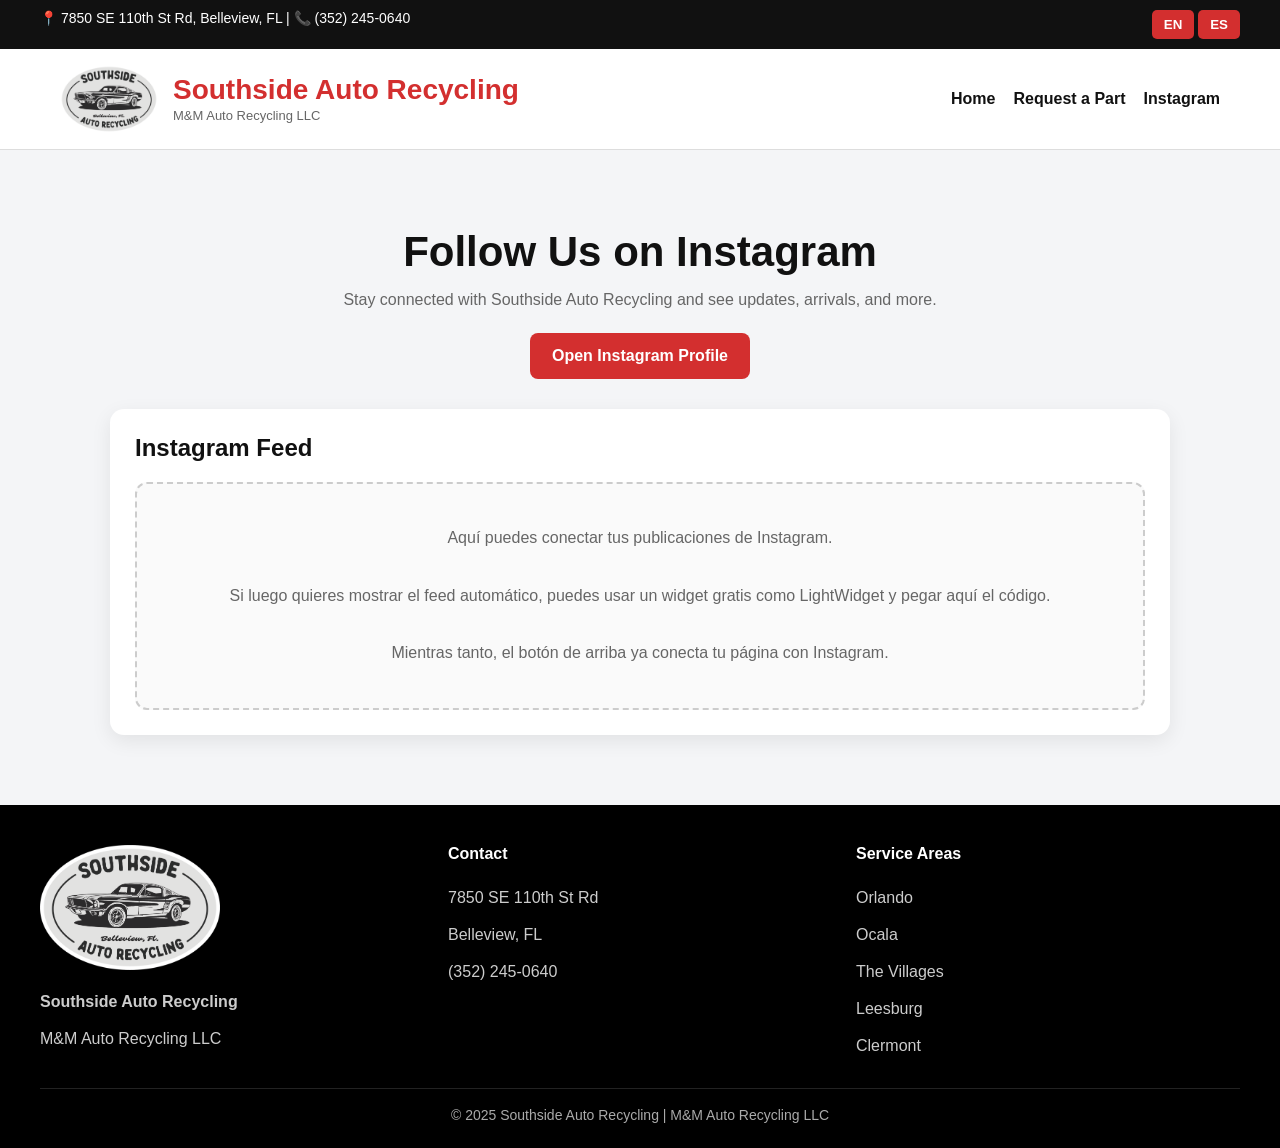
==== instagram.html @ 472baa38 "Update instagram.html" ====
<!DOCTYPE html>
<html lang="en">
<head>
  <meta charset="UTF-8">
  <meta name="viewport" content="width=device-width, initial-scale=1">
  <title>Instagram | Southside Auto Recycling</title>
  <style>
    * { box-sizing: border-box; }

    body {
      margin: 0;
      font-family: Arial, sans-serif;
      background: #f4f5f7;
      color: #111;
    }

    a { text-decoration: none; }

    .topbar {
      background: #111;
      color: #fff;
      padding: 10px 20px;
      font-size: 14px;
    }

    .topbar-wrap {
      max-width: 1200px;
      margin: auto;
      display: flex;
      justify-content: space-between;
      flex-wrap: wrap;
      gap: 10px;
    }

    .lang-btn {
      background: #d32f2f;
      color: #fff;
      border: none;
      padding: 7px 12px;
      border-radius: 5px;
      cursor: pointer;
      font-weight: bold;
    }

    header {
      background: #fff;
      border-bottom: 1px solid #ddd;
    }

    .header-wrap {
      max-width: 1200px;
      margin: auto;
      padding: 16px 20px;
      display: flex;
      justify-content: space-between;
      align-items: center;
      flex-wrap: wrap;
      gap: 20px;
    }

    .brand {
      display: flex;
      align-items: center;
      gap: 15px;
    }

    .brand img {
      height: 68px;
      width: auto;
    }

    .brand-text strong {
      display: block;
      font-size: 28px;
      color: #d32f2f;
    }

    .brand-text small {
      color: #666;
      font-size: 13px;
    }

    nav {
      display: flex;
      gap: 18px;
      flex-wrap: wrap;
    }

    nav a {
      color: #111;
      font-weight: bold;
    }

    .page {
      max-width: 1100px;
      margin: auto;
      padding: 50px 20px 70px;
    }

    .hero {
      text-align: center;
      margin-bottom: 30px;
    }

    .hero h1 {
      font-size: 42px;
      margin-bottom: 10px;
    }

    .hero p {
      color: #666;
      max-width: 760px;
      margin: auto;
      line-height: 1.7;
    }

    .insta-btn {
      display: inline-block;
      margin-top: 20px;
      background: #d32f2f;
      color: white;
      padding: 14px 22px;
      border-radius: 8px;
      font-weight: bold;
    }

    .feed-box {
      background: white;
      padding: 25px;
      border-radius: 14px;
      box-shadow: 0 6px 20px rgba(0,0,0,.08);
      margin-top: 30px;
    }

    .feed-box h2 {
      margin-top: 0;
    }

    .placeholder {
      background: #fafafa;
      border: 2px dashed #ccc;
      border-radius: 12px;
      padding: 40px 20px;
      text-align: center;
      color: #666;
      line-height: 1.8;
    }

    footer {
      background: #000;
      color: white;
      padding: 40px 20px 25px;
    }

    .footer-wrap {
      max-width: 1200px;
      margin: auto;
      display: grid;
      grid-template-columns: 1fr 1fr 1fr;
      gap: 24px;
    }

    .footer-logo {
      max-width: 180px;
      margin-bottom: 14px;
    }

    footer h4 {
      margin-top: 0;
    }

    footer p {
      color: #ccc;
      margin: 0 0 8px;
      line-height: 1.8;
    }

    .copyright {
      max-width: 1200px;
      margin: 20px auto 0;
      border-top: 1px solid #222;
      padding-top: 18px;
      color: #aaa;
      text-align: center;
      font-size: 14px;
    }

    @media (max-width: 800px) {
      .footer-wrap {
        grid-template-columns: 1fr;
      }

      .hero h1 {
        font-size: 32px;
      }
    }
  </style>
</head>
<body>

  <div class="topbar">
    <div class="topbar-wrap">
      <div>📍 7850 SE 110th St Rd, Belleview, FL | 📞 (352) 245-0640</div>
      <div>
        <button class="lang-btn">EN</button>
        <button class="lang-btn">ES</button>
      </div>
    </div>
  </div>

  <header>
    <div class="header-wrap">
      <div class="brand">
        <img src="logo.png" alt="Southside Auto Recycling Logo">
        <div class="brand-text">
          <strong>Southside Auto Recycling</strong>
          <small>M&M Auto Recycling LLC</small>
        </div>
      </div>

      <nav>
        <a href="index.html">Home</a>
        <a href="part-request.html">Request a Part</a>
        <a href="instagram.html">Instagram</a>
      </nav>
    </div>
  </header>

  <div class="page">
    <div class="hero">
      <h1>Follow Us on Instagram</h1>
      <p>
        Stay connected with Southside Auto Recycling and see updates, arrivals, and more.
      </p>

      <a href="https://www.instagram.com/southsideautorecycling?igsh=ZnFhdmszcTM3Ymts&utm_source=qr" target="_blank" class="insta-btn">
        Open Instagram Profile
      </a>
    </div>

    <div class="feed-box">
      <h2>Instagram Feed</h2>
      <div class="placeholder">
        Aquí puedes conectar tus publicaciones de Instagram.<br><br>
        Si luego quieres mostrar el feed automático, puedes usar un widget gratis como LightWidget y pegar aquí el código.<br><br>
        Mientras tanto, el botón de arriba ya conecta tu página con Instagram.
      </div>
    </div>
  </div>

  <footer>
    <div class="footer-wrap">
      <div>
        <img src="logo.png" alt="Southside Auto Recycling Logo" class="footer-logo">
        <p><strong>Southside Auto Recycling</strong></p>
        <p>M&M Auto Recycling LLC</p>
      </div>

      <div>
        <h4>Contact</h4>
        <p>7850 SE 110th St Rd</p>
        <p>Belleview, FL</p>
        <p>(352) 245-0640</p>
      </div>

      <div>
        <h4>Service Areas</h4>
        <p>Orlando</p>
        <p>Ocala</p>
        <p>The Villages</p>
        <p>Leesburg</p>
        <p>Clermont</p>
      </div>
    </div>
    <div class="copyright">
      © 2025 Southside Auto Recycling | M&M Auto Recycling LLC
    </div>
  </footer>

</body>
</html>
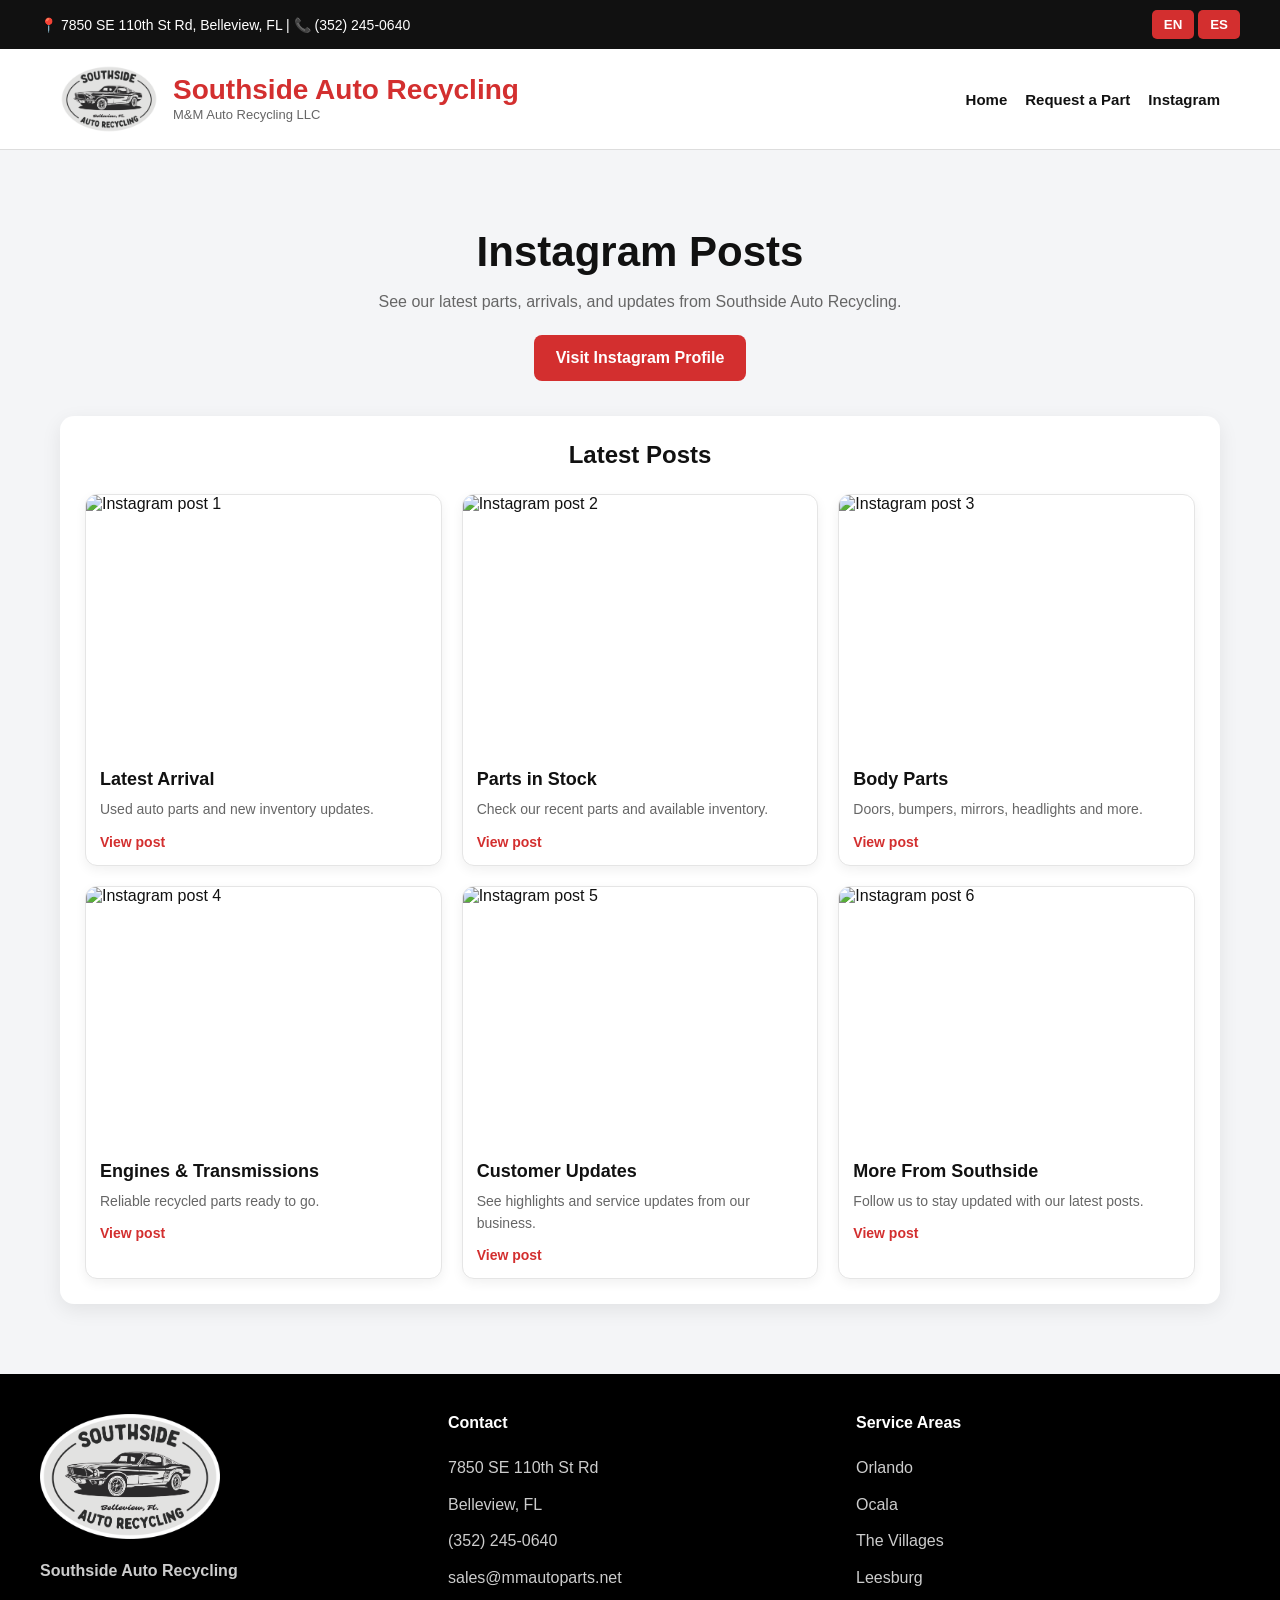
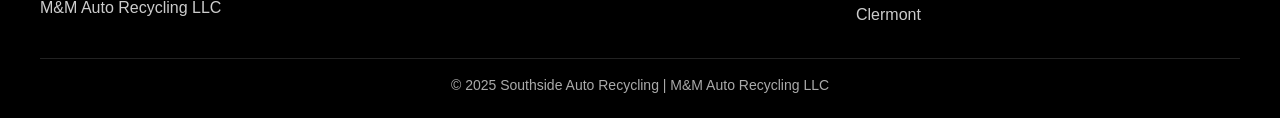
==== commit 8300b5df: "Update instagram.html" ====
--- a/instagram.html
+++ b/instagram.html
@@ -15,6 +15,7 @@
     }
 
     a { text-decoration: none; }
+    .hidden { display: none; }
 
     .topbar {
       background: #111;
@@ -30,6 +31,7 @@
       justify-content: space-between;
       flex-wrap: wrap;
       gap: 10px;
+      align-items: center;
     }
 
     .lang-btn {
@@ -73,6 +75,7 @@
       display: block;
       font-size: 28px;
       color: #d32f2f;
+      line-height: 1.1;
     }
 
     .brand-text small {
@@ -89,22 +92,27 @@
     nav a {
       color: #111;
       font-weight: bold;
+      font-size: 15px;
+    }
+
+    nav a:hover {
+      color: #d32f2f;
     }
 
     .page {
-      max-width: 1100px;
+      max-width: 1200px;
       margin: auto;
       padding: 50px 20px 70px;
     }
 
     .hero {
       text-align: center;
-      margin-bottom: 30px;
+      margin-bottom: 35px;
     }
 
     .hero h1 {
       font-size: 42px;
-      margin-bottom: 10px;
+      margin-bottom: 12px;
     }
 
     .hero p {
@@ -112,6 +120,7 @@
       max-width: 760px;
       margin: auto;
       line-height: 1.7;
+      font-size: 16px;
     }
 
     .insta-btn {
@@ -134,16 +143,58 @@
 
     .feed-box h2 {
       margin-top: 0;
-    }
-
-    .placeholder {
-      background: #fafafa;
-      border: 2px dashed #ccc;
+      text-align: center;
+      margin-bottom: 25px;
+    }
+
+    .grid {
+      display: grid;
+      grid-template-columns: repeat(3, 1fr);
+      gap: 20px;
+    }
+
+    .post-card {
+      background: #fff;
+      border: 1px solid #e5e5e5;
       border-radius: 12px;
-      padding: 40px 20px;
-      text-align: center;
+      overflow: hidden;
+      box-shadow: 0 4px 12px rgba(0,0,0,.06);
+      transition: transform 0.2s ease;
+    }
+
+    .post-card:hover {
+      transform: translateY(-4px);
+    }
+
+    .post-card img {
+      width: 100%;
+      height: 260px;
+      object-fit: cover;
+      display: block;
+    }
+
+    .post-content {
+      padding: 14px;
+    }
+
+    .post-content h3 {
+      margin: 0 0 8px;
+      font-size: 18px;
+      color: #111;
+    }
+
+    .post-content p {
+      margin: 0 0 12px;
       color: #666;
-      line-height: 1.8;
+      line-height: 1.6;
+      font-size: 14px;
+    }
+
+    .post-link {
+      display: inline-block;
+      color: #d32f2f;
+      font-weight: bold;
+      font-size: 14px;
     }
 
     footer {
@@ -185,7 +236,8 @@
       font-size: 14px;
     }
 
-    @media (max-width: 800px) {
+    @media (max-width: 900px) {
+      .grid,
       .footer-wrap {
         grid-template-columns: 1fr;
       }
@@ -202,8 +254,8 @@
     <div class="topbar-wrap">
       <div>📍 7850 SE 110th St Rd, Belleview, FL | 📞 (352) 245-0640</div>
       <div>
-        <button class="lang-btn">EN</button>
-        <button class="lang-btn">ES</button>
+        <button class="lang-btn" onclick="showEnglish()">EN</button>
+        <button class="lang-btn" onclick="showSpanish()">ES</button>
       </div>
     </div>
   </div>
@@ -226,24 +278,148 @@
     </div>
   </header>
 
-  <div class="page">
-    <div class="hero">
-      <h1>Follow Us on Instagram</h1>
-      <p>
-        Stay connected with Southside Auto Recycling and see updates, arrivals, and more.
-      </p>
-
-      <a href="https://www.instagram.com/southsideautorecycling?igsh=ZnFhdmszcTM3Ymts&utm_source=qr" target="_blank" class="insta-btn">
-        Open Instagram Profile
-      </a>
-    </div>
-
-    <div class="feed-box">
-      <h2>Instagram Feed</h2>
-      <div class="placeholder">
-        Aquí puedes conectar tus publicaciones de Instagram.<br><br>
-        Si luego quieres mostrar el feed automático, puedes usar un widget gratis como LightWidget y pegar aquí el código.<br><br>
-        Mientras tanto, el botón de arriba ya conecta tu página con Instagram.
+  <!-- ENGLISH -->
+  <div id="english">
+    <div class="page">
+      <div class="hero">
+        <h1>Instagram Posts</h1>
+        <p>
+          See our latest parts, arrivals, and updates from Southside Auto Recycling.
+        </p>
+        <a href="https://www.instagram.com/" target="_blank" class="insta-btn">Visit Instagram Profile</a>
+      </div>
+
+      <div class="feed-box">
+        <h2>Latest Posts</h2>
+
+        <div class="grid">
+          <div class="post-card">
+            <img src="insta1.jpg" alt="Instagram post 1">
+            <div class="post-content">
+              <h3>Latest Arrival</h3>
+              <p>Used auto parts and new inventory updates.</p>
+              <a class="post-link" href="https://www.instagram.com/" target="_blank">View post</a>
+            </div>
+          </div>
+
+          <div class="post-card">
+            <img src="insta2.jpg" alt="Instagram post 2">
+            <div class="post-content">
+              <h3>Parts in Stock</h3>
+              <p>Check our recent parts and available inventory.</p>
+              <a class="post-link" href="https://www.instagram.com/" target="_blank">View post</a>
+            </div>
+          </div>
+
+          <div class="post-card">
+            <img src="insta3.jpg" alt="Instagram post 3">
+            <div class="post-content">
+              <h3>Body Parts</h3>
+              <p>Doors, bumpers, mirrors, headlights and more.</p>
+              <a class="post-link" href="https://www.instagram.com/" target="_blank">View post</a>
+            </div>
+          </div>
+
+          <div class="post-card">
+            <img src="insta4.jpg" alt="Instagram post 4">
+            <div class="post-content">
+              <h3>Engines & Transmissions</h3>
+              <p>Reliable recycled parts ready to go.</p>
+              <a class="post-link" href="https://www.instagram.com/" target="_blank">View post</a>
+            </div>
+          </div>
+
+          <div class="post-card">
+            <img src="insta5.jpg" alt="Instagram post 5">
+            <div class="post-content">
+              <h3>Customer Updates</h3>
+              <p>See highlights and service updates from our business.</p>
+              <a class="post-link" href="https://www.instagram.com/" target="_blank">View post</a>
+            </div>
+          </div>
+
+          <div class="post-card">
+            <img src="insta6.jpg" alt="Instagram post 6">
+            <div class="post-content">
+              <h3>More From Southside</h3>
+              <p>Follow us to stay updated with our latest posts.</p>
+              <a class="post-link" href="https://www.instagram.com/" target="_blank">View post</a>
+            </div>
+          </div>
+        </div>
+      </div>
+    </div>
+  </div>
+
+  <!-- SPANISH -->
+  <div id="spanish" class="hidden">
+    <div class="page">
+      <div class="hero">
+        <h1>Publicaciones de Instagram</h1>
+        <p>
+          Mira nuestras piezas recientes, llegadas nuevas y actualizaciones de Southside Auto Recycling.
+        </p>
+        <a href="https://www.instagram.com/" target="_blank" class="insta-btn">Ver perfil de Instagram</a>
+      </div>
+
+      <div class="feed-box">
+        <h2>Últimas Publicaciones</h2>
+
+        <div class="grid">
+          <div class="post-card">
+            <img src="insta1.jpg" alt="Publicación 1">
+            <div class="post-content">
+              <h3>Última Llegada</h3>
+              <p>Piezas usadas y nuevas actualizaciones de inventario.</p>
+              <a class="post-link" href="https://www.instagram.com/" target="_blank">Ver publicación</a>
+            </div>
+          </div>
+
+          <div class="post-card">
+            <img src="insta2.jpg" alt="Publicación 2">
+            <div class="post-content">
+              <h3>Piezas Disponibles</h3>
+              <p>Consulta piezas recientes y disponibilidad.</p>
+              <a class="post-link" href="https://www.instagram.com/" target="_blank">Ver publicación</a>
+            </div>
+          </div>
+
+          <div class="post-card">
+            <img src="insta3.jpg" alt="Publicación 3">
+            <div class="post-content">
+              <h3>Piezas de Carrocería</h3>
+              <p>Puertas, bumpers, espejos, faros y más.</p>
+              <a class="post-link" href="https://www.instagram.com/" target="_blank">Ver publicación</a>
+            </div>
+          </div>
+
+          <div class="post-card">
+            <img src="insta4.jpg" alt="Publicación 4">
+            <div class="post-content">
+              <h3>Motores y Transmisiones</h3>
+              <p>Piezas recicladas confiables listas para entrega.</p>
+              <a class="post-link" href="https://www.instagram.com/" target="_blank">Ver publicación</a>
+            </div>
+          </div>
+
+          <div class="post-card">
+            <img src="insta5.jpg" alt="Publicación 5">
+            <div class="post-content">
+              <h3>Actualizaciones</h3>
+              <p>Mira novedades y contenido reciente del negocio.</p>
+              <a class="post-link" href="https://www.instagram.com/" target="_blank">Ver publicación</a>
+            </div>
+          </div>
+
+          <div class="post-card">
+            <img src="insta6.jpg" alt="Publicación 6">
+            <div class="post-content">
+              <h3>Más de Southside</h3>
+              <p>Síguenos para ver más publicaciones recientes.</p>
+              <a class="post-link" href="https://www.instagram.com/" target="_blank">Ver publicación</a>
+            </div>
+          </div>
+        </div>
       </div>
     </div>
   </div>
@@ -261,6 +437,7 @@
         <p>7850 SE 110th St Rd</p>
         <p>Belleview, FL</p>
         <p>(352) 245-0640</p>
+        <p>sales@mmautoparts.net</p>
       </div>
 
       <div>
@@ -277,5 +454,23 @@
     </div>
   </footer>
 
+  <script>
+    function showEnglish() {
+      document.getElementById("english").classList.remove("hidden");
+      document.getElementById("spanish").classList.add("hidden");
+      document.documentElement.lang = "en";
+    }
+
+    function showSpanish() {
+      document.getElementById("spanish").classList.remove("hidden");
+      document.getElementById("english").classList.add("hidden");
+      document.documentElement.lang = "es";
+    }
+
+    document.addEventListener("DOMContentLoaded", function () {
+      showEnglish();
+    });
+  </script>
+
 </body>
 </html>
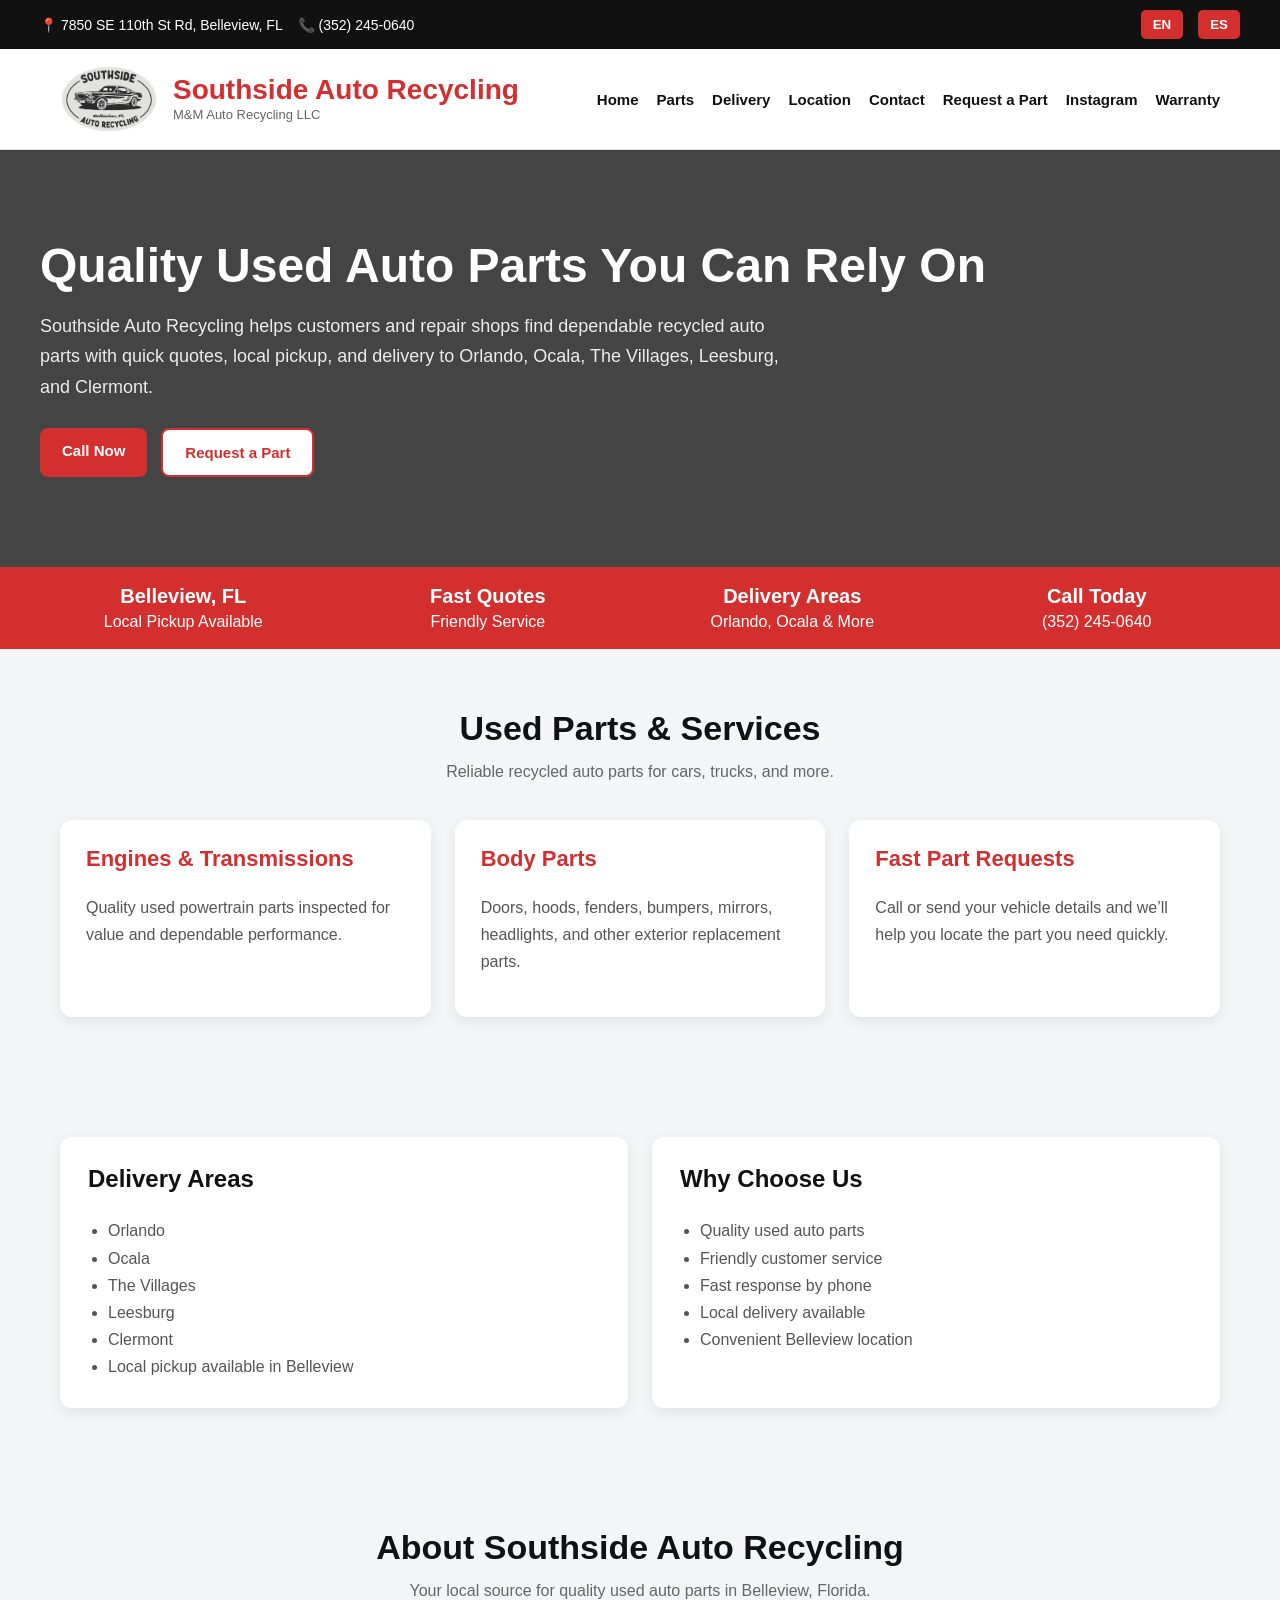
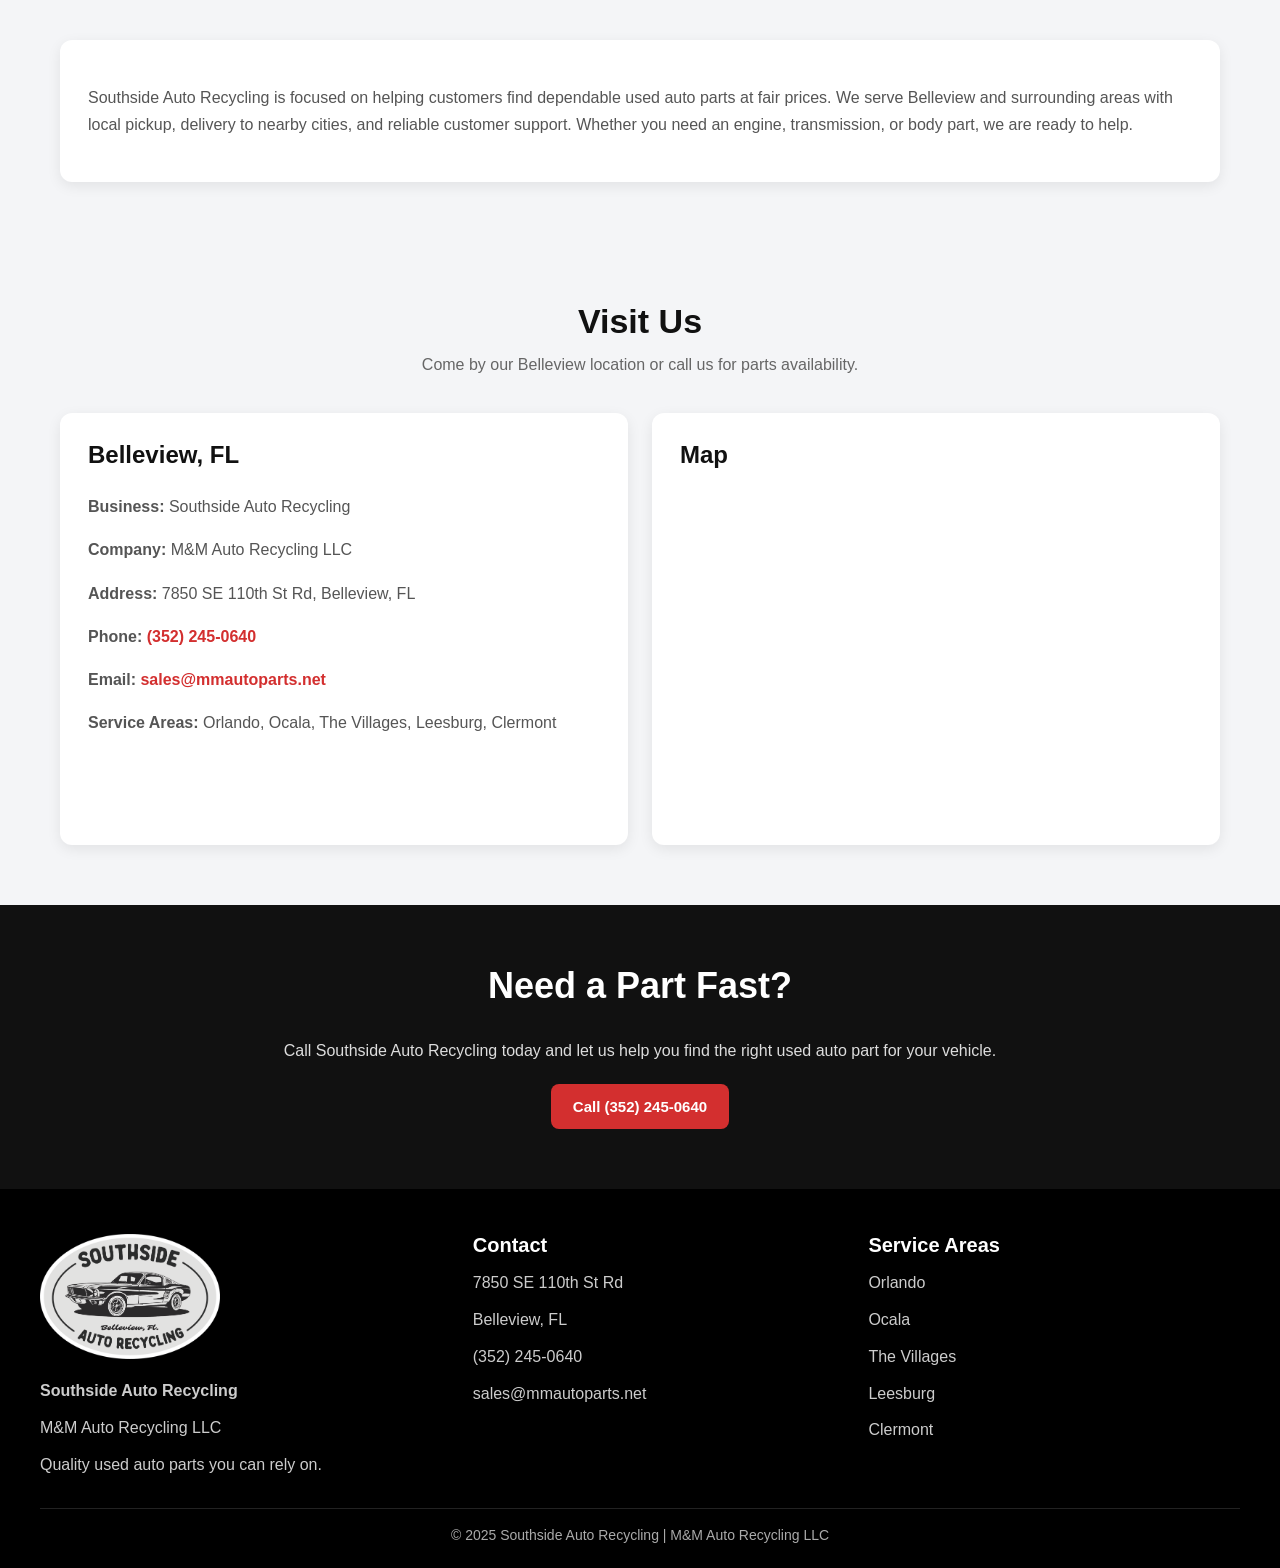
==== commit c25707b2: "Update instagram.html" ====
--- a/instagram.html
+++ b/instagram.html
@@ -3,9 +3,11 @@
 <head>
   <meta charset="UTF-8">
   <meta name="viewport" content="width=device-width, initial-scale=1">
-  <title>Instagram | Southside Auto Recycling</title>
+  <title>Southside Auto Recycling</title>
+  <meta name="description" content="Southside Auto Recycling - Quality used auto parts in Belleview, FL with delivery to Orlando, Ocala, The Villages, Leesburg, and Clermont.">
   <style>
     * { box-sizing: border-box; }
+    html { scroll-behavior: smooth; }
 
     body {
       margin: 0;
@@ -15,6 +17,7 @@
     }
 
     a { text-decoration: none; }
+    img { max-width: 100%; }
     .hidden { display: none; }
 
     .topbar {
@@ -29,9 +32,17 @@
       margin: auto;
       display: flex;
       justify-content: space-between;
+      align-items: center;
+      gap: 15px;
       flex-wrap: wrap;
-      gap: 10px;
+    }
+
+    .topbar-left,
+    .topbar-right {
+      display: flex;
       align-items: center;
+      gap: 15px;
+      flex-wrap: wrap;
     }
 
     .lang-btn {
@@ -47,6 +58,9 @@
     header {
       background: #fff;
       border-bottom: 1px solid #ddd;
+      position: sticky;
+      top: 0;
+      z-index: 999;
     }
 
     .header-wrap {
@@ -56,8 +70,8 @@
       display: flex;
       justify-content: space-between;
       align-items: center;
+      gap: 20px;
       flex-wrap: wrap;
-      gap: 20px;
     }
 
     .brand {
@@ -69,6 +83,7 @@
     .brand img {
       height: 68px;
       width: auto;
+      display: block;
     }
 
     .brand-text strong {
@@ -99,115 +114,213 @@
       color: #d32f2f;
     }
 
-    .page {
+    .hero {
+      background:
+        linear-gradient(rgba(0,0,0,.72), rgba(0,0,0,.72)),
+        url('https://images.unsplash.com/photo-1492144534655-ae79c964c9d7?auto=format&fit=crop&w=1600&q=80') center/cover no-repeat;
+      color: white;
+      padding: 90px 20px;
+    }
+
+    .hero-wrap {
       max-width: 1200px;
       margin: auto;
-      padding: 50px 20px 70px;
-    }
-
-    .hero {
-      text-align: center;
-      margin-bottom: 35px;
+      display: grid;
+      grid-template-columns: 1fr;
+      gap: 30px;
+      align-items: center;
     }
 
     .hero h1 {
-      font-size: 42px;
-      margin-bottom: 12px;
+      font-size: 48px;
+      margin: 0 0 15px;
+      line-height: 1.1;
     }
 
     .hero p {
-      color: #666;
+      font-size: 18px;
+      line-height: 1.7;
+      color: #ececec;
       max-width: 760px;
-      margin: auto;
-      line-height: 1.7;
-      font-size: 16px;
-    }
-
-    .insta-btn {
+      margin-bottom: 25px;
+    }
+
+    .hero-buttons {
+      display: flex;
+      gap: 14px;
+      flex-wrap: wrap;
+    }
+
+    .btn {
       display: inline-block;
-      margin-top: 20px;
-      background: #d32f2f;
-      color: white;
       padding: 14px 22px;
       border-radius: 8px;
       font-weight: bold;
-    }
-
-    .feed-box {
-      background: white;
-      padding: 25px;
-      border-radius: 14px;
-      box-shadow: 0 6px 20px rgba(0,0,0,.08);
-      margin-top: 30px;
-    }
-
-    .feed-box h2 {
-      margin-top: 0;
+      font-size: 15px;
+      transition: 0.2s ease;
+    }
+
+    .btn-primary {
+      background: #d32f2f;
+      color: #fff;
+    }
+
+    .btn-primary:hover {
+      background: #b71c1c;
+    }
+
+    .btn-secondary {
+      background: #fff;
+      color: #d32f2f;
+      border: 2px solid #d32f2f;
+    }
+
+    .btn-secondary:hover {
+      background: #f8f8f8;
+    }
+
+    .info-strip {
+      background: #d32f2f;
+      color: #fff;
+      padding: 18px 20px;
+    }
+
+    .info-strip-wrap {
+      max-width: 1200px;
+      margin: auto;
+      display: grid;
+      grid-template-columns: repeat(4, 1fr);
+      gap: 18px;
       text-align: center;
-      margin-bottom: 25px;
-    }
-
-    .grid {
+    }
+
+    .info-item strong {
+      display: block;
+      font-size: 20px;
+      margin-bottom: 5px;
+    }
+
+    .section {
+      max-width: 1200px;
+      margin: auto;
+      padding: 60px 20px;
+    }
+
+    .section-title {
+      text-align: center;
+      margin-bottom: 35px;
+    }
+
+    .section-title h2 {
+      margin: 0 0 10px;
+      font-size: 34px;
+      color: #111;
+    }
+
+    .section-title p {
+      margin: 0;
+      color: #666;
+      font-size: 16px;
+      line-height: 1.7;
+    }
+
+    .cards-3 {
       display: grid;
       grid-template-columns: repeat(3, 1fr);
-      gap: 20px;
-    }
-
-    .post-card {
+      gap: 24px;
+    }
+
+    .card {
       background: #fff;
-      border: 1px solid #e5e5e5;
+      padding: 26px;
       border-radius: 12px;
-      overflow: hidden;
-      box-shadow: 0 4px 12px rgba(0,0,0,.06);
-      transition: transform 0.2s ease;
-    }
-
-    .post-card:hover {
-      transform: translateY(-4px);
-    }
-
-    .post-card img {
-      width: 100%;
-      height: 260px;
-      object-fit: cover;
-      display: block;
-    }
-
-    .post-content {
-      padding: 14px;
-    }
-
-    .post-content h3 {
-      margin: 0 0 8px;
-      font-size: 18px;
+      box-shadow: 0 4px 14px rgba(0,0,0,.08);
+    }
+
+    .card h3 {
+      margin-top: 0;
+      color: #d32f2f;
+      font-size: 22px;
+    }
+
+    .card p,
+    .card li {
+      color: #555;
+      line-height: 1.7;
+    }
+
+    .two-col {
+      display: grid;
+      grid-template-columns: 1fr 1fr;
+      gap: 24px;
+    }
+
+    .box {
+      background: #fff;
+      border-radius: 12px;
+      padding: 28px;
+      box-shadow: 0 4px 14px rgba(0,0,0,.08);
+    }
+
+    .box h3 {
+      margin-top: 0;
+      font-size: 24px;
       color: #111;
     }
 
-    .post-content p {
-      margin: 0 0 12px;
-      color: #666;
-      line-height: 1.6;
-      font-size: 14px;
-    }
-
-    .post-link {
-      display: inline-block;
+    .box p,
+    .box li {
+      color: #555;
+      line-height: 1.7;
+    }
+
+    .box ul {
+      padding-left: 20px;
+      margin: 0;
+    }
+
+    .box a {
       color: #d32f2f;
       font-weight: bold;
-      font-size: 14px;
+    }
+
+    .map-box iframe {
+      width: 100%;
+      height: 320px;
+      border: 0;
+      border-radius: 10px;
+    }
+
+    .cta-band {
+      background: #111;
+      color: #fff;
+      text-align: center;
+      padding: 60px 20px;
+    }
+
+    .cta-band h2 {
+      margin-top: 0;
+      font-size: 36px;
+    }
+
+    .cta-band p {
+      max-width: 760px;
+      margin: 0 auto 20px;
+      color: #ddd;
+      line-height: 1.7;
     }
 
     footer {
       background: #000;
-      color: white;
-      padding: 40px 20px 25px;
+      color: #fff;
+      padding: 45px 20px 25px;
     }
 
     .footer-wrap {
       max-width: 1200px;
       margin: auto;
       display: grid;
-      grid-template-columns: 1fr 1fr 1fr;
+      grid-template-columns: 1.1fr 1fr 1fr;
       gap: 24px;
     }
 
@@ -218,12 +331,14 @@
 
     footer h4 {
       margin-top: 0;
-    }
-
-    footer p {
+      margin-bottom: 12px;
+      font-size: 20px;
+    }
+
+    footer p, footer a {
       color: #ccc;
+      line-height: 1.8;
       margin: 0 0 8px;
-      line-height: 1.8;
     }
 
     .copyright {
@@ -236,14 +351,29 @@
       font-size: 14px;
     }
 
-    @media (max-width: 900px) {
-      .grid,
-      .footer-wrap {
+    @media (max-width: 950px) {
+      .cards-3,
+      .two-col,
+      .footer-wrap,
+      .info-strip-wrap {
         grid-template-columns: 1fr;
       }
 
       .hero h1 {
-        font-size: 32px;
+        font-size: 34px;
+      }
+
+      .header-wrap {
+        flex-direction: column;
+        align-items: flex-start;
+      }
+
+      .brand {
+        align-items: flex-start;
+      }
+
+      nav {
+        width: 100%;
       }
     }
   </style>
@@ -252,8 +382,11 @@
 
   <div class="topbar">
     <div class="topbar-wrap">
-      <div>📍 7850 SE 110th St Rd, Belleview, FL | 📞 (352) 245-0640</div>
-      <div>
+      <div class="topbar-left">
+        <span>📍 7850 SE 110th St Rd, Belleview, FL</span>
+        <span>📞 <a href="tel:3522450640" style="color:#fff;">(352) 245-0640</a></span>
+      </div>
+      <div class="topbar-right">
         <button class="lang-btn" onclick="showEnglish()">EN</button>
         <button class="lang-btn" onclick="showSpanish()">ES</button>
       </div>
@@ -272,172 +405,308 @@
 
       <nav>
         <a href="index.html">Home</a>
+        <a href="#" onclick="goSection(event, 'parts')">Parts</a>
+        <a href="#" onclick="goSection(event, 'delivery')">Delivery</a>
+        <a href="#" onclick="goSection(event, 'location')">Location</a>
+        <a href="#" onclick="goSection(event, 'contact')">Contact</a>
         <a href="part-request.html">Request a Part</a>
         <a href="instagram.html">Instagram</a>
+        <a href="warranty.html">Warranty</a>
       </nav>
     </div>
   </header>
 
-  <!-- ENGLISH -->
   <div id="english">
-    <div class="page">
-      <div class="hero">
-        <h1>Instagram Posts</h1>
+    <section class="hero">
+      <div class="hero-wrap">
+        <div>
+          <h1>Quality Used Auto Parts You Can Rely On</h1>
+          <p>
+            Southside Auto Recycling helps customers and repair shops find dependable recycled auto parts with quick quotes, local pickup, and delivery to Orlando, Ocala, The Villages, Leesburg, and Clermont.
+          </p>
+          <div class="hero-buttons">
+            <a href="tel:3522450640" class="btn btn-primary">Call Now</a>
+            <a href="part-request.html" class="btn btn-secondary">Request a Part</a>
+          </div>
+        </div>
+      </div>
+    </section>
+
+    <section class="info-strip">
+      <div class="info-strip-wrap">
+        <div class="info-item">
+          <strong>Belleview, FL</strong>
+          Local Pickup Available
+        </div>
+        <div class="info-item">
+          <strong>Fast Quotes</strong>
+          Friendly Service
+        </div>
+        <div class="info-item">
+          <strong>Delivery Areas</strong>
+          Orlando, Ocala & More
+        </div>
+        <div class="info-item">
+          <strong>Call Today</strong>
+          (352) 245-0640
+        </div>
+      </div>
+    </section>
+
+    <section class="section" id="parts-en">
+      <div class="section-title">
+        <h2>Used Parts & Services</h2>
+        <p>Reliable recycled auto parts for cars, trucks, and more.</p>
+      </div>
+
+      <div class="cards-3">
+        <div class="card">
+          <h3>Engines & Transmissions</h3>
+          <p>Quality used powertrain parts inspected for value and dependable performance.</p>
+        </div>
+
+        <div class="card">
+          <h3>Body Parts</h3>
+          <p>Doors, hoods, fenders, bumpers, mirrors, headlights, and other exterior replacement parts.</p>
+        </div>
+
+        <div class="card">
+          <h3>Fast Part Requests</h3>
+          <p>Call or send your vehicle details and we’ll help you locate the part you need quickly.</p>
+        </div>
+      </div>
+    </section>
+
+    <section class="section" id="delivery-en">
+      <div class="two-col">
+        <div class="box">
+          <h3>Delivery Areas</h3>
+          <ul>
+            <li>Orlando</li>
+            <li>Ocala</li>
+            <li>The Villages</li>
+            <li>Leesburg</li>
+            <li>Clermont</li>
+            <li>Local pickup available in Belleview</li>
+          </ul>
+        </div>
+
+        <div class="box">
+          <h3>Why Choose Us</h3>
+          <ul>
+            <li>Quality used auto parts</li>
+            <li>Friendly customer service</li>
+            <li>Fast response by phone</li>
+            <li>Local delivery available</li>
+            <li>Convenient Belleview location</li>
+          </ul>
+        </div>
+      </div>
+    </section>
+
+    <section class="section" id="about-en">
+      <div class="section-title">
+        <h2>About Southside Auto Recycling</h2>
+        <p>Your local source for quality used auto parts in Belleview, Florida.</p>
+      </div>
+
+      <div class="box">
         <p>
-          See our latest parts, arrivals, and updates from Southside Auto Recycling.
+          Southside Auto Recycling is focused on helping customers find dependable used auto parts at fair prices. We serve Belleview and surrounding areas with local pickup, delivery to nearby cities, and reliable customer support. Whether you need an engine, transmission, or body part, we are ready to help.
         </p>
-        <a href="https://www.instagram.com/" target="_blank" class="insta-btn">Visit Instagram Profile</a>
-      </div>
-
-      <div class="feed-box">
-        <h2>Latest Posts</h2>
-
-        <div class="grid">
-          <div class="post-card">
-            <img src="insta1.jpg" alt="Instagram post 1">
-            <div class="post-content">
-              <h3>Latest Arrival</h3>
-              <p>Used auto parts and new inventory updates.</p>
-              <a class="post-link" href="https://www.instagram.com/" target="_blank">View post</a>
-            </div>
+      </div>
+    </section>
+
+    <section class="section" id="location-en">
+      <div class="section-title">
+        <h2>Visit Us</h2>
+        <p>Come by our Belleview location or call us for parts availability.</p>
+      </div>
+
+      <div class="two-col">
+        <div class="box">
+          <h3>Belleview, FL</h3>
+          <p><strong>Business:</strong> Southside Auto Recycling</p>
+          <p><strong>Company:</strong> M&M Auto Recycling LLC</p>
+          <p><strong>Address:</strong> 7850 SE 110th St Rd, Belleview, FL</p>
+          <p><strong>Phone:</strong> <a href="tel:3522450640">(352) 245-0640</a></p>
+          <p><strong>Email:</strong> <a href="mailto:sales@mmautoparts.net">sales@mmautoparts.net</a></p>
+          <p><strong>Service Areas:</strong> Orlando, Ocala, The Villages, Leesburg, Clermont</p>
+        </div>
+
+        <div class="box map-box">
+          <h3>Map</h3>
+          <iframe
+            src="https://www.google.com/maps?q=7850+SE+110th+St+Rd,+Belleview,+FL&output=embed"
+            loading="lazy"
+            referrerpolicy="no-referrer-when-downgrade">
+          </iframe>
+        </div>
+      </div>
+    </section>
+
+    <section class="cta-band">
+      <h2>Need a Part Fast?</h2>
+      <p>
+        Call Southside Auto Recycling today and let us help you find the right used auto part for your vehicle.
+      </p>
+      <a href="tel:3522450640" class="btn btn-primary">Call (352) 245-0640</a>
+    </section>
+  </div>
+
+  <div id="spanish" class="hidden">
+    <section class="hero">
+      <div class="hero-wrap">
+        <div>
+          <h1>Piezas usadas de auto en las que puedes confiar</h1>
+          <p>
+            Southside Auto Recycling ayuda a clientes y talleres a encontrar piezas recicladas confiables con cotizaciones rápidas, recogida local y entrega a Orlando, Ocala, The Villages, Leesburg y Clermont.
+          </p>
+          <div class="hero-buttons">
+            <a href="tel:3522450640" class="btn btn-primary">Llamar Ahora</a>
+            <a href="part-request.html" class="btn btn-secondary">Solicitar Pieza</a>
           </div>
-
-          <div class="post-card">
-            <img src="insta2.jpg" alt="Instagram post 2">
-            <div class="post-content">
-              <h3>Parts in Stock</h3>
-              <p>Check our recent parts and available inventory.</p>
-              <a class="post-link" href="https://www.instagram.com/" target="_blank">View post</a>
-            </div>
-          </div>
-
-          <div class="post-card">
-            <img src="insta3.jpg" alt="Instagram post 3">
-            <div class="post-content">
-              <h3>Body Parts</h3>
-              <p>Doors, bumpers, mirrors, headlights and more.</p>
-              <a class="post-link" href="https://www.instagram.com/" target="_blank">View post</a>
-            </div>
-          </div>
-
-          <div class="post-card">
-            <img src="insta4.jpg" alt="Instagram post 4">
-            <div class="post-content">
-              <h3>Engines & Transmissions</h3>
-              <p>Reliable recycled parts ready to go.</p>
-              <a class="post-link" href="https://www.instagram.com/" target="_blank">View post</a>
-            </div>
-          </div>
-
-          <div class="post-card">
-            <img src="insta5.jpg" alt="Instagram post 5">
-            <div class="post-content">
-              <h3>Customer Updates</h3>
-              <p>See highlights and service updates from our business.</p>
-              <a class="post-link" href="https://www.instagram.com/" target="_blank">View post</a>
-            </div>
-          </div>
-
-          <div class="post-card">
-            <img src="insta6.jpg" alt="Instagram post 6">
-            <div class="post-content">
-              <h3>More From Southside</h3>
-              <p>Follow us to stay updated with our latest posts.</p>
-              <a class="post-link" href="https://www.instagram.com/" target="_blank">View post</a>
-            </div>
-          </div>
-        </div>
-      </div>
-    </div>
+        </div>
+      </div>
+    </section>
+
+    <section class="info-strip">
+      <div class="info-strip-wrap">
+        <div class="info-item">
+          <strong>Belleview, FL</strong>
+          Recogida Local Disponible
+        </div>
+        <div class="info-item">
+          <strong>Cotizaciones Rápidas</strong>
+          Servicio Amable
+        </div>
+        <div class="info-item">
+          <strong>Áreas de Entrega</strong>
+          Orlando, Ocala y Más
+        </div>
+        <div class="info-item">
+          <strong>Llama Hoy</strong>
+          (352) 245-0640
+        </div>
+      </div>
+    </section>
+
+    <section class="section" id="parts-es">
+      <div class="section-title">
+        <h2>Piezas y Servicios</h2>
+        <p>Piezas recicladas confiables para carros, trucks y más.</p>
+      </div>
+
+      <div class="cards-3">
+        <div class="card">
+          <h3>Motores y Transmisiones</h3>
+          <p>Piezas usadas inspeccionadas para ofrecer valor y funcionamiento confiable.</p>
+        </div>
+
+        <div class="card">
+          <h3>Piezas de Carrocería</h3>
+          <p>Puertas, cofres, guardafangos, bumpers, espejos, faros y otras piezas exteriores.</p>
+        </div>
+
+        <div class="card">
+          <h3>Solicitud Rápida de Piezas</h3>
+          <p>Llámanos o envíanos la información del vehículo y te ayudamos a encontrar la pieza.</p>
+        </div>
+      </div>
+    </section>
+
+    <section class="section" id="delivery-es">
+      <div class="two-col">
+        <div class="box">
+          <h3>Áreas de Entrega</h3>
+          <ul>
+            <li>Orlando</li>
+            <li>Ocala</li>
+            <li>The Villages</li>
+            <li>Leesburg</li>
+            <li>Clermont</li>
+            <li>Recogida local disponible en Belleview</li>
+          </ul>
+        </div>
+
+        <div class="box">
+          <h3>Por Qué Elegirnos</h3>
+          <ul>
+            <li>Piezas usadas de calidad</li>
+            <li>Buen servicio al cliente</li>
+            <li>Respuesta rápida por teléfono</li>
+            <li>Entrega local disponible</li>
+            <li>Ubicación conveniente en Belleview</li>
+          </ul>
+        </div>
+      </div>
+    </section>
+
+    <section class="section" id="about-es">
+      <div class="section-title">
+        <h2>Sobre Southside Auto Recycling</h2>
+        <p>Tu fuente local de piezas usadas de calidad en Belleview, Florida.</p>
+      </div>
+
+      <div class="box">
+        <p>
+          Southside Auto Recycling se enfoca en ayudar a los clientes a encontrar piezas usadas confiables a precios justos. Atendemos Belleview y áreas cercanas con recogida local, entregas a ciudades cercanas y atención confiable. Ya sea que necesites un motor, transmisión o pieza de carrocería, estamos listos para ayudarte.
+        </p>
+      </div>
+    </section>
+
+    <section class="section" id="location-es">
+      <div class="section-title">
+        <h2>Visítanos</h2>
+        <p>Pasa por nuestra ubicación en Belleview o llámanos para disponibilidad de piezas.</p>
+      </div>
+
+      <div class="two-col">
+        <div class="box">
+          <h3>Belleview, FL</h3>
+          <p><strong>Negocio:</strong> Southside Auto Recycling</p>
+          <p><strong>Compañía:</strong> M&M Auto Recycling LLC</p>
+          <p><strong>Dirección:</strong> 7850 SE 110th St Rd, Belleview, FL</p>
+          <p><strong>Teléfono:</strong> <a href="tel:3522450640">(352) 245-0640</a></p>
+          <p><strong>Email:</strong> <a href="mailto:sales@mmautoparts.net">sales@mmautoparts.net</a></p>
+          <p><strong>Áreas de servicio:</strong> Orlando, Ocala, The Villages, Leesburg, Clermont</p>
+        </div>
+
+        <div class="box map-box">
+          <h3>Mapa</h3>
+          <iframe
+            src="https://www.google.com/maps?q=7850+SE+110th+St+Rd,+Belleview,+FL&output=embed"
+            loading="lazy"
+            referrerpolicy="no-referrer-when-downgrade">
+          </iframe>
+        </div>
+      </div>
+    </section>
+
+    <section class="cta-band">
+      <h2>¿Necesitas una Pieza Rápido?</h2>
+      <p>
+        Llama hoy a Southside Auto Recycling y te ayudamos a encontrar la pieza usada correcta para tu vehículo.
+      </p>
+      <a href="tel:3522450640" class="btn btn-primary">Llamar al (352) 245-0640</a>
+    </section>
   </div>
 
-  <!-- SPANISH -->
-  <div id="spanish" class="hidden">
-    <div class="page">
-      <div class="hero">
-        <h1>Publicaciones de Instagram</h1>
-        <p>
-          Mira nuestras piezas recientes, llegadas nuevas y actualizaciones de Southside Auto Recycling.
-        </p>
-        <a href="https://www.instagram.com/" target="_blank" class="insta-btn">Ver perfil de Instagram</a>
-      </div>
-
-      <div class="feed-box">
-        <h2>Últimas Publicaciones</h2>
-
-        <div class="grid">
-          <div class="post-card">
-            <img src="insta1.jpg" alt="Publicación 1">
-            <div class="post-content">
-              <h3>Última Llegada</h3>
-              <p>Piezas usadas y nuevas actualizaciones de inventario.</p>
-              <a class="post-link" href="https://www.instagram.com/" target="_blank">Ver publicación</a>
-            </div>
-          </div>
-
-          <div class="post-card">
-            <img src="insta2.jpg" alt="Publicación 2">
-            <div class="post-content">
-              <h3>Piezas Disponibles</h3>
-              <p>Consulta piezas recientes y disponibilidad.</p>
-              <a class="post-link" href="https://www.instagram.com/" target="_blank">Ver publicación</a>
-            </div>
-          </div>
-
-          <div class="post-card">
-            <img src="insta3.jpg" alt="Publicación 3">
-            <div class="post-content">
-              <h3>Piezas de Carrocería</h3>
-              <p>Puertas, bumpers, espejos, faros y más.</p>
-              <a class="post-link" href="https://www.instagram.com/" target="_blank">Ver publicación</a>
-            </div>
-          </div>
-
-          <div class="post-card">
-            <img src="insta4.jpg" alt="Publicación 4">
-            <div class="post-content">
-              <h3>Motores y Transmisiones</h3>
-              <p>Piezas recicladas confiables listas para entrega.</p>
-              <a class="post-link" href="https://www.instagram.com/" target="_blank">Ver publicación</a>
-            </div>
-          </div>
-
-          <div class="post-card">
-            <img src="insta5.jpg" alt="Publicación 5">
-            <div class="post-content">
-              <h3>Actualizaciones</h3>
-              <p>Mira novedades y contenido reciente del negocio.</p>
-              <a class="post-link" href="https://www.instagram.com/" target="_blank">Ver publicación</a>
-            </div>
-          </div>
-
-          <div class="post-card">
-            <img src="insta6.jpg" alt="Publicación 6">
-            <div class="post-content">
-              <h3>Más de Southside</h3>
-              <p>Síguenos para ver más publicaciones recientes.</p>
-              <a class="post-link" href="https://www.instagram.com/" target="_blank">Ver publicación</a>
-            </div>
-          </div>
-        </div>
-      </div>
-    </div>
-  </div>
-
-  <footer>
+  <footer id="contact">
     <div class="footer-wrap">
       <div>
         <img src="logo.png" alt="Southside Auto Recycling Logo" class="footer-logo">
         <p><strong>Southside Auto Recycling</strong></p>
         <p>M&M Auto Recycling LLC</p>
+        <p>Quality used auto parts you can rely on.</p>
       </div>
 
       <div>
         <h4>Contact</h4>
         <p>7850 SE 110th St Rd</p>
         <p>Belleview, FL</p>
-        <p>(352) 245-0640</p>
-        <p>sales@mmautoparts.net</p>
+        <p><a href="tel:3522450640">(352) 245-0640</a></p>
+        <p><a href="mailto:sales@mmautoparts.net">sales@mmautoparts.net</a></p>
       </div>
 
       <div>
@@ -449,22 +718,43 @@
         <p>Clermont</p>
       </div>
     </div>
+
     <div class="copyright">
       © 2025 Southside Auto Recycling | M&M Auto Recycling LLC
     </div>
   </footer>
 
   <script>
+    let currentLang = "en";
+
     function showEnglish() {
+      currentLang = "en";
       document.getElementById("english").classList.remove("hidden");
       document.getElementById("spanish").classList.add("hidden");
       document.documentElement.lang = "en";
     }
 
     function showSpanish() {
+      currentLang = "es";
       document.getElementById("spanish").classList.remove("hidden");
       document.getElementById("english").classList.add("hidden");
       document.documentElement.lang = "es";
+    }
+
+    function goSection(event, sectionName) {
+      event.preventDefault();
+
+      let targetId = "";
+      if (sectionName === "contact") {
+        targetId = "contact";
+      } else {
+        targetId = currentLang === "es" ? sectionName + "-es" : sectionName + "-en";
+      }
+
+      const section = document.getElementById(targetId);
+      if (section) {
+        section.scrollIntoView({ behavior: "smooth" });
+      }
     }
 
     document.addEventListener("DOMContentLoaded", function () {
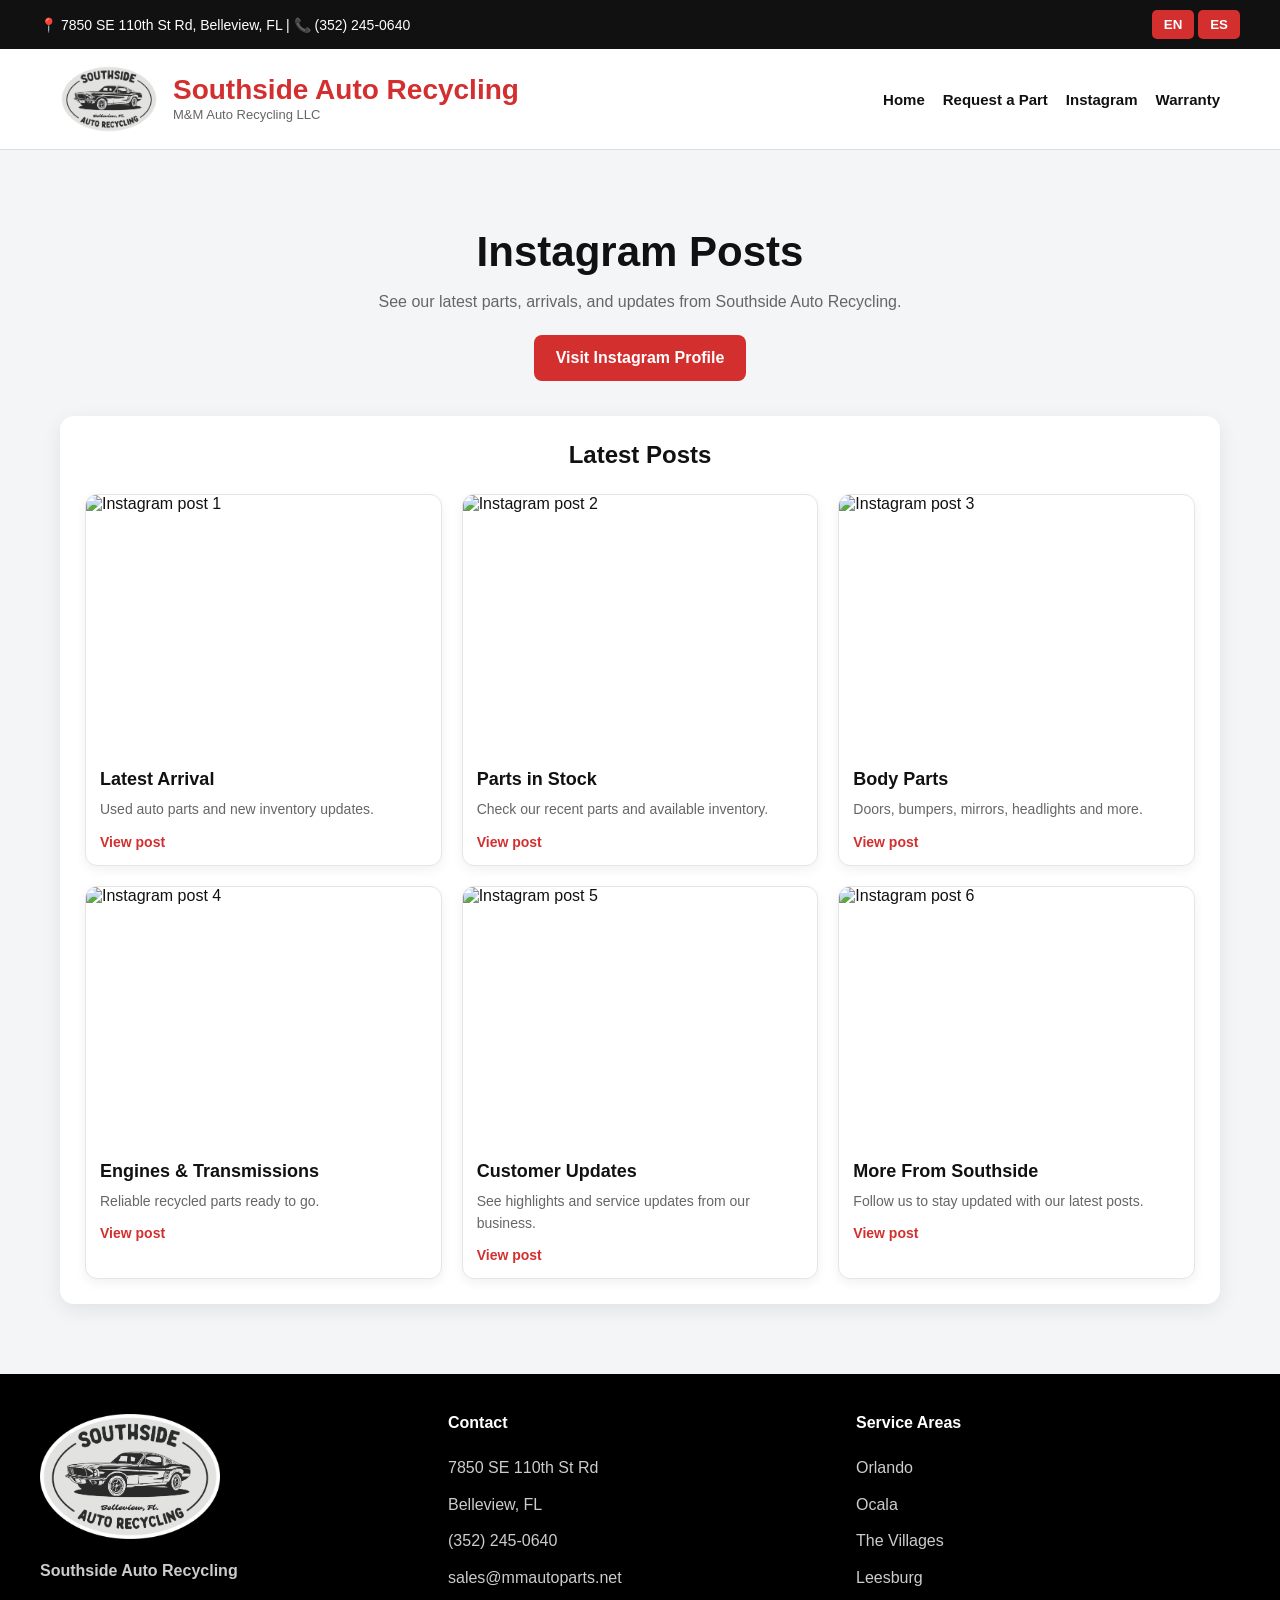
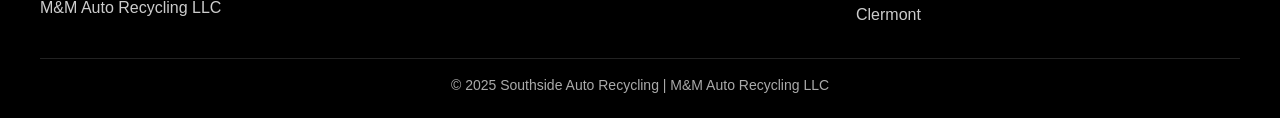
==== commit 7aa15f05: "Update instagram.html" ====
--- a/instagram.html
+++ b/instagram.html
@@ -3,11 +3,9 @@
 <head>
   <meta charset="UTF-8">
   <meta name="viewport" content="width=device-width, initial-scale=1">
-  <title>Southside Auto Recycling</title>
-  <meta name="description" content="Southside Auto Recycling - Quality used auto parts in Belleview, FL with delivery to Orlando, Ocala, The Villages, Leesburg, and Clermont.">
+  <title>Instagram | Southside Auto Recycling</title>
   <style>
     * { box-sizing: border-box; }
-    html { scroll-behavior: smooth; }
 
     body {
       margin: 0;
@@ -17,7 +15,6 @@
     }
 
     a { text-decoration: none; }
-    img { max-width: 100%; }
     .hidden { display: none; }
 
     .topbar {
@@ -32,17 +29,9 @@
       margin: auto;
       display: flex;
       justify-content: space-between;
+      flex-wrap: wrap;
+      gap: 10px;
       align-items: center;
-      gap: 15px;
-      flex-wrap: wrap;
-    }
-
-    .topbar-left,
-    .topbar-right {
-      display: flex;
-      align-items: center;
-      gap: 15px;
-      flex-wrap: wrap;
     }
 
     .lang-btn {
@@ -58,9 +47,6 @@
     header {
       background: #fff;
       border-bottom: 1px solid #ddd;
-      position: sticky;
-      top: 0;
-      z-index: 999;
     }
 
     .header-wrap {
@@ -70,8 +56,8 @@
       display: flex;
       justify-content: space-between;
       align-items: center;
+      flex-wrap: wrap;
       gap: 20px;
-      flex-wrap: wrap;
     }
 
     .brand {
@@ -83,7 +69,6 @@
     .brand img {
       height: 68px;
       width: auto;
-      display: block;
     }
 
     .brand-text strong {
@@ -114,213 +99,115 @@
       color: #d32f2f;
     }
 
-    .hero {
-      background:
-        linear-gradient(rgba(0,0,0,.72), rgba(0,0,0,.72)),
-        url('https://images.unsplash.com/photo-1492144534655-ae79c964c9d7?auto=format&fit=crop&w=1600&q=80') center/cover no-repeat;
-      color: white;
-      padding: 90px 20px;
-    }
-
-    .hero-wrap {
+    .page {
       max-width: 1200px;
       margin: auto;
-      display: grid;
-      grid-template-columns: 1fr;
-      gap: 30px;
-      align-items: center;
+      padding: 50px 20px 70px;
+    }
+
+    .hero {
+      text-align: center;
+      margin-bottom: 35px;
     }
 
     .hero h1 {
-      font-size: 48px;
-      margin: 0 0 15px;
-      line-height: 1.1;
+      font-size: 42px;
+      margin-bottom: 12px;
     }
 
     .hero p {
-      font-size: 18px;
+      color: #666;
+      max-width: 760px;
+      margin: auto;
       line-height: 1.7;
-      color: #ececec;
-      max-width: 760px;
-      margin-bottom: 25px;
-    }
-
-    .hero-buttons {
-      display: flex;
-      gap: 14px;
-      flex-wrap: wrap;
-    }
-
-    .btn {
+      font-size: 16px;
+    }
+
+    .insta-btn {
       display: inline-block;
+      margin-top: 20px;
+      background: #d32f2f;
+      color: white;
       padding: 14px 22px;
       border-radius: 8px;
       font-weight: bold;
-      font-size: 15px;
-      transition: 0.2s ease;
-    }
-
-    .btn-primary {
-      background: #d32f2f;
-      color: #fff;
-    }
-
-    .btn-primary:hover {
-      background: #b71c1c;
-    }
-
-    .btn-secondary {
-      background: #fff;
-      color: #d32f2f;
-      border: 2px solid #d32f2f;
-    }
-
-    .btn-secondary:hover {
-      background: #f8f8f8;
-    }
-
-    .info-strip {
-      background: #d32f2f;
-      color: #fff;
-      padding: 18px 20px;
-    }
-
-    .info-strip-wrap {
-      max-width: 1200px;
-      margin: auto;
-      display: grid;
-      grid-template-columns: repeat(4, 1fr);
-      gap: 18px;
+    }
+
+    .feed-box {
+      background: white;
+      padding: 25px;
+      border-radius: 14px;
+      box-shadow: 0 6px 20px rgba(0,0,0,.08);
+      margin-top: 30px;
+    }
+
+    .feed-box h2 {
+      margin-top: 0;
       text-align: center;
-    }
-
-    .info-item strong {
-      display: block;
-      font-size: 20px;
-      margin-bottom: 5px;
-    }
-
-    .section {
-      max-width: 1200px;
-      margin: auto;
-      padding: 60px 20px;
-    }
-
-    .section-title {
-      text-align: center;
-      margin-bottom: 35px;
-    }
-
-    .section-title h2 {
-      margin: 0 0 10px;
-      font-size: 34px;
-      color: #111;
-    }
-
-    .section-title p {
-      margin: 0;
-      color: #666;
-      font-size: 16px;
-      line-height: 1.7;
-    }
-
-    .cards-3 {
+      margin-bottom: 25px;
+    }
+
+    .grid {
       display: grid;
       grid-template-columns: repeat(3, 1fr);
-      gap: 24px;
-    }
-
-    .card {
+      gap: 20px;
+    }
+
+    .post-card {
       background: #fff;
-      padding: 26px;
+      border: 1px solid #e5e5e5;
       border-radius: 12px;
-      box-shadow: 0 4px 14px rgba(0,0,0,.08);
-    }
-
-    .card h3 {
-      margin-top: 0;
-      color: #d32f2f;
-      font-size: 22px;
-    }
-
-    .card p,
-    .card li {
-      color: #555;
-      line-height: 1.7;
-    }
-
-    .two-col {
-      display: grid;
-      grid-template-columns: 1fr 1fr;
-      gap: 24px;
-    }
-
-    .box {
-      background: #fff;
-      border-radius: 12px;
-      padding: 28px;
-      box-shadow: 0 4px 14px rgba(0,0,0,.08);
-    }
-
-    .box h3 {
-      margin-top: 0;
-      font-size: 24px;
+      overflow: hidden;
+      box-shadow: 0 4px 12px rgba(0,0,0,.06);
+      transition: transform 0.2s ease;
+    }
+
+    .post-card:hover {
+      transform: translateY(-4px);
+    }
+
+    .post-card img {
+      width: 100%;
+      height: 260px;
+      object-fit: cover;
+      display: block;
+    }
+
+    .post-content {
+      padding: 14px;
+    }
+
+    .post-content h3 {
+      margin: 0 0 8px;
+      font-size: 18px;
       color: #111;
     }
 
-    .box p,
-    .box li {
-      color: #555;
-      line-height: 1.7;
-    }
-
-    .box ul {
-      padding-left: 20px;
-      margin: 0;
-    }
-
-    .box a {
+    .post-content p {
+      margin: 0 0 12px;
+      color: #666;
+      line-height: 1.6;
+      font-size: 14px;
+    }
+
+    .post-link {
+      display: inline-block;
       color: #d32f2f;
       font-weight: bold;
-    }
-
-    .map-box iframe {
-      width: 100%;
-      height: 320px;
-      border: 0;
-      border-radius: 10px;
-    }
-
-    .cta-band {
-      background: #111;
-      color: #fff;
-      text-align: center;
-      padding: 60px 20px;
-    }
-
-    .cta-band h2 {
-      margin-top: 0;
-      font-size: 36px;
-    }
-
-    .cta-band p {
-      max-width: 760px;
-      margin: 0 auto 20px;
-      color: #ddd;
-      line-height: 1.7;
+      font-size: 14px;
     }
 
     footer {
       background: #000;
-      color: #fff;
-      padding: 45px 20px 25px;
+      color: white;
+      padding: 40px 20px 25px;
     }
 
     .footer-wrap {
       max-width: 1200px;
       margin: auto;
       display: grid;
-      grid-template-columns: 1.1fr 1fr 1fr;
+      grid-template-columns: 1fr 1fr 1fr;
       gap: 24px;
     }
 
@@ -331,14 +218,12 @@
 
     footer h4 {
       margin-top: 0;
-      margin-bottom: 12px;
-      font-size: 20px;
     }
 
     footer p, footer a {
       color: #ccc;
+      margin: 0 0 8px;
       line-height: 1.8;
-      margin: 0 0 8px;
     }
 
     .copyright {
@@ -351,29 +236,14 @@
       font-size: 14px;
     }
 
-    @media (max-width: 950px) {
-      .cards-3,
-      .two-col,
-      .footer-wrap,
-      .info-strip-wrap {
+    @media (max-width: 900px) {
+      .grid,
+      .footer-wrap {
         grid-template-columns: 1fr;
       }
 
       .hero h1 {
-        font-size: 34px;
-      }
-
-      .header-wrap {
-        flex-direction: column;
-        align-items: flex-start;
-      }
-
-      .brand {
-        align-items: flex-start;
-      }
-
-      nav {
-        width: 100%;
+        font-size: 32px;
       }
     }
   </style>
@@ -382,11 +252,8 @@
 
   <div class="topbar">
     <div class="topbar-wrap">
-      <div class="topbar-left">
-        <span>📍 7850 SE 110th St Rd, Belleview, FL</span>
-        <span>📞 <a href="tel:3522450640" style="color:#fff;">(352) 245-0640</a></span>
-      </div>
-      <div class="topbar-right">
+      <div>📍 7850 SE 110th St Rd, Belleview, FL | 📞 (352) 245-0640</div>
+      <div>
         <button class="lang-btn" onclick="showEnglish()">EN</button>
         <button class="lang-btn" onclick="showSpanish()">ES</button>
       </div>
@@ -405,10 +272,6 @@
 
       <nav>
         <a href="index.html">Home</a>
-        <a href="#" onclick="goSection(event, 'parts')">Parts</a>
-        <a href="#" onclick="goSection(event, 'delivery')">Delivery</a>
-        <a href="#" onclick="goSection(event, 'location')">Location</a>
-        <a href="#" onclick="goSection(event, 'contact')">Contact</a>
         <a href="part-request.html">Request a Part</a>
         <a href="instagram.html">Instagram</a>
         <a href="warranty.html">Warranty</a>
@@ -417,288 +280,155 @@
   </header>
 
   <div id="english">
-    <section class="hero">
-      <div class="hero-wrap">
-        <div>
-          <h1>Quality Used Auto Parts You Can Rely On</h1>
-          <p>
-            Southside Auto Recycling helps customers and repair shops find dependable recycled auto parts with quick quotes, local pickup, and delivery to Orlando, Ocala, The Villages, Leesburg, and Clermont.
-          </p>
-          <div class="hero-buttons">
-            <a href="tel:3522450640" class="btn btn-primary">Call Now</a>
-            <a href="part-request.html" class="btn btn-secondary">Request a Part</a>
+    <div class="page">
+      <div class="hero">
+        <h1>Instagram Posts</h1>
+        <p>
+          See our latest parts, arrivals, and updates from Southside Auto Recycling.
+        </p>
+        <a href="https://www.instagram.com/" target="_blank" class="insta-btn">Visit Instagram Profile</a>
+      </div>
+
+      <div class="feed-box">
+        <h2>Latest Posts</h2>
+
+        <div class="grid">
+          <div class="post-card">
+            <img src="insta1.jpg" alt="Instagram post 1">
+            <div class="post-content">
+              <h3>Latest Arrival</h3>
+              <p>Used auto parts and new inventory updates.</p>
+              <a class="post-link" href="https://www.instagram.com/" target="_blank">View post</a>
+            </div>
+          </div>
+
+          <div class="post-card">
+            <img src="insta2.jpg" alt="Instagram post 2">
+            <div class="post-content">
+              <h3>Parts in Stock</h3>
+              <p>Check our recent parts and available inventory.</p>
+              <a class="post-link" href="https://www.instagram.com/" target="_blank">View post</a>
+            </div>
+          </div>
+
+          <div class="post-card">
+            <img src="insta3.jpg" alt="Instagram post 3">
+            <div class="post-content">
+              <h3>Body Parts</h3>
+              <p>Doors, bumpers, mirrors, headlights and more.</p>
+              <a class="post-link" href="https://www.instagram.com/" target="_blank">View post</a>
+            </div>
+          </div>
+
+          <div class="post-card">
+            <img src="insta4.jpg" alt="Instagram post 4">
+            <div class="post-content">
+              <h3>Engines & Transmissions</h3>
+              <p>Reliable recycled parts ready to go.</p>
+              <a class="post-link" href="https://www.instagram.com/" target="_blank">View post</a>
+            </div>
+          </div>
+
+          <div class="post-card">
+            <img src="insta5.jpg" alt="Instagram post 5">
+            <div class="post-content">
+              <h3>Customer Updates</h3>
+              <p>See highlights and service updates from our business.</p>
+              <a class="post-link" href="https://www.instagram.com/" target="_blank">View post</a>
+            </div>
+          </div>
+
+          <div class="post-card">
+            <img src="insta6.jpg" alt="Instagram post 6">
+            <div class="post-content">
+              <h3>More From Southside</h3>
+              <p>Follow us to stay updated with our latest posts.</p>
+              <a class="post-link" href="https://www.instagram.com/" target="_blank">View post</a>
+            </div>
           </div>
         </div>
       </div>
-    </section>
-
-    <section class="info-strip">
-      <div class="info-strip-wrap">
-        <div class="info-item">
-          <strong>Belleview, FL</strong>
-          Local Pickup Available
+    </div>
+  </div>
+
+  <div id="spanish" class="hidden">
+    <div class="page">
+      <div class="hero">
+        <h1>Publicaciones de Instagram</h1>
+        <p>
+          Mira nuestras piezas recientes, llegadas nuevas y actualizaciones de Southside Auto Recycling.
+        </p>
+        <a href="https://www.instagram.com/" target="_blank" class="insta-btn">Ver perfil de Instagram</a>
+      </div>
+
+      <div class="feed-box">
+        <h2>Últimas Publicaciones</h2>
+
+        <div class="grid">
+          <div class="post-card">
+            <img src="insta1.jpg" alt="Publicación 1">
+            <div class="post-content">
+              <h3>Última Llegada</h3>
+              <p>Piezas usadas y nuevas actualizaciones de inventario.</p>
+              <a class="post-link" href="https://www.instagram.com/" target="_blank">Ver publicación</a>
+            </div>
+          </div>
+
+          <div class="post-card">
+            <img src="insta2.jpg" alt="Publicación 2">
+            <div class="post-content">
+              <h3>Piezas Disponibles</h3>
+              <p>Consulta piezas recientes y disponibilidad.</p>
+              <a class="post-link" href="https://www.instagram.com/" target="_blank">Ver publicación</a>
+            </div>
+          </div>
+
+          <div class="post-card">
+            <img src="insta3.jpg" alt="Publicación 3">
+            <div class="post-content">
+              <h3>Piezas de Carrocería</h3>
+              <p>Puertas, bumpers, espejos, faros y más.</p>
+              <a class="post-link" href="https://www.instagram.com/" target="_blank">Ver publicación</a>
+            </div>
+          </div>
+
+          <div class="post-card">
+            <img src="insta4.jpg" alt="Publicación 4">
+            <div class="post-content">
+              <h3>Motores y Transmisiones</h3>
+              <p>Piezas recicladas confiables listas para entrega.</p>
+              <a class="post-link" href="https://www.instagram.com/" target="_blank">Ver publicación</a>
+            </div>
+          </div>
+
+          <div class="post-card">
+            <img src="insta5.jpg" alt="Publicación 5">
+            <div class="post-content">
+              <h3>Actualizaciones</h3>
+              <p>Mira novedades y contenido reciente del negocio.</p>
+              <a class="post-link" href="https://www.instagram.com/" target="_blank">Ver publicación</a>
+            </div>
+          </div>
+
+          <div class="post-card">
+            <img src="insta6.jpg" alt="Publicación 6">
+            <div class="post-content">
+              <h3>Más de Southside</h3>
+              <p>Síguenos para ver más publicaciones recientes.</p>
+              <a class="post-link" href="https://www.instagram.com/" target="_blank">Ver publicación</a>
+            </div>
+          </div>
         </div>
-        <div class="info-item">
-          <strong>Fast Quotes</strong>
-          Friendly Service
-        </div>
-        <div class="info-item">
-          <strong>Delivery Areas</strong>
-          Orlando, Ocala & More
-        </div>
-        <div class="info-item">
-          <strong>Call Today</strong>
-          (352) 245-0640
-        </div>
-      </div>
-    </section>
-
-    <section class="section" id="parts-en">
-      <div class="section-title">
-        <h2>Used Parts & Services</h2>
-        <p>Reliable recycled auto parts for cars, trucks, and more.</p>
-      </div>
-
-      <div class="cards-3">
-        <div class="card">
-          <h3>Engines & Transmissions</h3>
-          <p>Quality used powertrain parts inspected for value and dependable performance.</p>
-        </div>
-
-        <div class="card">
-          <h3>Body Parts</h3>
-          <p>Doors, hoods, fenders, bumpers, mirrors, headlights, and other exterior replacement parts.</p>
-        </div>
-
-        <div class="card">
-          <h3>Fast Part Requests</h3>
-          <p>Call or send your vehicle details and we’ll help you locate the part you need quickly.</p>
-        </div>
-      </div>
-    </section>
-
-    <section class="section" id="delivery-en">
-      <div class="two-col">
-        <div class="box">
-          <h3>Delivery Areas</h3>
-          <ul>
-            <li>Orlando</li>
-            <li>Ocala</li>
-            <li>The Villages</li>
-            <li>Leesburg</li>
-            <li>Clermont</li>
-            <li>Local pickup available in Belleview</li>
-          </ul>
-        </div>
-
-        <div class="box">
-          <h3>Why Choose Us</h3>
-          <ul>
-            <li>Quality used auto parts</li>
-            <li>Friendly customer service</li>
-            <li>Fast response by phone</li>
-            <li>Local delivery available</li>
-            <li>Convenient Belleview location</li>
-          </ul>
-        </div>
-      </div>
-    </section>
-
-    <section class="section" id="about-en">
-      <div class="section-title">
-        <h2>About Southside Auto Recycling</h2>
-        <p>Your local source for quality used auto parts in Belleview, Florida.</p>
-      </div>
-
-      <div class="box">
-        <p>
-          Southside Auto Recycling is focused on helping customers find dependable used auto parts at fair prices. We serve Belleview and surrounding areas with local pickup, delivery to nearby cities, and reliable customer support. Whether you need an engine, transmission, or body part, we are ready to help.
-        </p>
-      </div>
-    </section>
-
-    <section class="section" id="location-en">
-      <div class="section-title">
-        <h2>Visit Us</h2>
-        <p>Come by our Belleview location or call us for parts availability.</p>
-      </div>
-
-      <div class="two-col">
-        <div class="box">
-          <h3>Belleview, FL</h3>
-          <p><strong>Business:</strong> Southside Auto Recycling</p>
-          <p><strong>Company:</strong> M&M Auto Recycling LLC</p>
-          <p><strong>Address:</strong> 7850 SE 110th St Rd, Belleview, FL</p>
-          <p><strong>Phone:</strong> <a href="tel:3522450640">(352) 245-0640</a></p>
-          <p><strong>Email:</strong> <a href="mailto:sales@mmautoparts.net">sales@mmautoparts.net</a></p>
-          <p><strong>Service Areas:</strong> Orlando, Ocala, The Villages, Leesburg, Clermont</p>
-        </div>
-
-        <div class="box map-box">
-          <h3>Map</h3>
-          <iframe
-            src="https://www.google.com/maps?q=7850+SE+110th+St+Rd,+Belleview,+FL&output=embed"
-            loading="lazy"
-            referrerpolicy="no-referrer-when-downgrade">
-          </iframe>
-        </div>
-      </div>
-    </section>
-
-    <section class="cta-band">
-      <h2>Need a Part Fast?</h2>
-      <p>
-        Call Southside Auto Recycling today and let us help you find the right used auto part for your vehicle.
-      </p>
-      <a href="tel:3522450640" class="btn btn-primary">Call (352) 245-0640</a>
-    </section>
+      </div>
+    </div>
   </div>
 
-  <div id="spanish" class="hidden">
-    <section class="hero">
-      <div class="hero-wrap">
-        <div>
-          <h1>Piezas usadas de auto en las que puedes confiar</h1>
-          <p>
-            Southside Auto Recycling ayuda a clientes y talleres a encontrar piezas recicladas confiables con cotizaciones rápidas, recogida local y entrega a Orlando, Ocala, The Villages, Leesburg y Clermont.
-          </p>
-          <div class="hero-buttons">
-            <a href="tel:3522450640" class="btn btn-primary">Llamar Ahora</a>
-            <a href="part-request.html" class="btn btn-secondary">Solicitar Pieza</a>
-          </div>
-        </div>
-      </div>
-    </section>
-
-    <section class="info-strip">
-      <div class="info-strip-wrap">
-        <div class="info-item">
-          <strong>Belleview, FL</strong>
-          Recogida Local Disponible
-        </div>
-        <div class="info-item">
-          <strong>Cotizaciones Rápidas</strong>
-          Servicio Amable
-        </div>
-        <div class="info-item">
-          <strong>Áreas de Entrega</strong>
-          Orlando, Ocala y Más
-        </div>
-        <div class="info-item">
-          <strong>Llama Hoy</strong>
-          (352) 245-0640
-        </div>
-      </div>
-    </section>
-
-    <section class="section" id="parts-es">
-      <div class="section-title">
-        <h2>Piezas y Servicios</h2>
-        <p>Piezas recicladas confiables para carros, trucks y más.</p>
-      </div>
-
-      <div class="cards-3">
-        <div class="card">
-          <h3>Motores y Transmisiones</h3>
-          <p>Piezas usadas inspeccionadas para ofrecer valor y funcionamiento confiable.</p>
-        </div>
-
-        <div class="card">
-          <h3>Piezas de Carrocería</h3>
-          <p>Puertas, cofres, guardafangos, bumpers, espejos, faros y otras piezas exteriores.</p>
-        </div>
-
-        <div class="card">
-          <h3>Solicitud Rápida de Piezas</h3>
-          <p>Llámanos o envíanos la información del vehículo y te ayudamos a encontrar la pieza.</p>
-        </div>
-      </div>
-    </section>
-
-    <section class="section" id="delivery-es">
-      <div class="two-col">
-        <div class="box">
-          <h3>Áreas de Entrega</h3>
-          <ul>
-            <li>Orlando</li>
-            <li>Ocala</li>
-            <li>The Villages</li>
-            <li>Leesburg</li>
-            <li>Clermont</li>
-            <li>Recogida local disponible en Belleview</li>
-          </ul>
-        </div>
-
-        <div class="box">
-          <h3>Por Qué Elegirnos</h3>
-          <ul>
-            <li>Piezas usadas de calidad</li>
-            <li>Buen servicio al cliente</li>
-            <li>Respuesta rápida por teléfono</li>
-            <li>Entrega local disponible</li>
-            <li>Ubicación conveniente en Belleview</li>
-          </ul>
-        </div>
-      </div>
-    </section>
-
-    <section class="section" id="about-es">
-      <div class="section-title">
-        <h2>Sobre Southside Auto Recycling</h2>
-        <p>Tu fuente local de piezas usadas de calidad en Belleview, Florida.</p>
-      </div>
-
-      <div class="box">
-        <p>
-          Southside Auto Recycling se enfoca en ayudar a los clientes a encontrar piezas usadas confiables a precios justos. Atendemos Belleview y áreas cercanas con recogida local, entregas a ciudades cercanas y atención confiable. Ya sea que necesites un motor, transmisión o pieza de carrocería, estamos listos para ayudarte.
-        </p>
-      </div>
-    </section>
-
-    <section class="section" id="location-es">
-      <div class="section-title">
-        <h2>Visítanos</h2>
-        <p>Pasa por nuestra ubicación en Belleview o llámanos para disponibilidad de piezas.</p>
-      </div>
-
-      <div class="two-col">
-        <div class="box">
-          <h3>Belleview, FL</h3>
-          <p><strong>Negocio:</strong> Southside Auto Recycling</p>
-          <p><strong>Compañía:</strong> M&M Auto Recycling LLC</p>
-          <p><strong>Dirección:</strong> 7850 SE 110th St Rd, Belleview, FL</p>
-          <p><strong>Teléfono:</strong> <a href="tel:3522450640">(352) 245-0640</a></p>
-          <p><strong>Email:</strong> <a href="mailto:sales@mmautoparts.net">sales@mmautoparts.net</a></p>
-          <p><strong>Áreas de servicio:</strong> Orlando, Ocala, The Villages, Leesburg, Clermont</p>
-        </div>
-
-        <div class="box map-box">
-          <h3>Mapa</h3>
-          <iframe
-            src="https://www.google.com/maps?q=7850+SE+110th+St+Rd,+Belleview,+FL&output=embed"
-            loading="lazy"
-            referrerpolicy="no-referrer-when-downgrade">
-          </iframe>
-        </div>
-      </div>
-    </section>
-
-    <section class="cta-band">
-      <h2>¿Necesitas una Pieza Rápido?</h2>
-      <p>
-        Llama hoy a Southside Auto Recycling y te ayudamos a encontrar la pieza usada correcta para tu vehículo.
-      </p>
-      <a href="tel:3522450640" class="btn btn-primary">Llamar al (352) 245-0640</a>
-    </section>
-  </div>
-
-  <footer id="contact">
+  <footer>
     <div class="footer-wrap">
       <div>
         <img src="logo.png" alt="Southside Auto Recycling Logo" class="footer-logo">
         <p><strong>Southside Auto Recycling</strong></p>
         <p>M&M Auto Recycling LLC</p>
-        <p>Quality used auto parts you can rely on.</p>
       </div>
 
       <div>
@@ -718,43 +448,22 @@
         <p>Clermont</p>
       </div>
     </div>
-
     <div class="copyright">
       © 2025 Southside Auto Recycling | M&M Auto Recycling LLC
     </div>
   </footer>
 
   <script>
-    let currentLang = "en";
-
     function showEnglish() {
-      currentLang = "en";
       document.getElementById("english").classList.remove("hidden");
       document.getElementById("spanish").classList.add("hidden");
       document.documentElement.lang = "en";
     }
 
     function showSpanish() {
-      currentLang = "es";
       document.getElementById("spanish").classList.remove("hidden");
       document.getElementById("english").classList.add("hidden");
       document.documentElement.lang = "es";
-    }
-
-    function goSection(event, sectionName) {
-      event.preventDefault();
-
-      let targetId = "";
-      if (sectionName === "contact") {
-        targetId = "contact";
-      } else {
-        targetId = currentLang === "es" ? sectionName + "-es" : sectionName + "-en";
-      }
-
-      const section = document.getElementById(targetId);
-      if (section) {
-        section.scrollIntoView({ behavior: "smooth" });
-      }
     }
 
     document.addEventListener("DOMContentLoaded", function () {
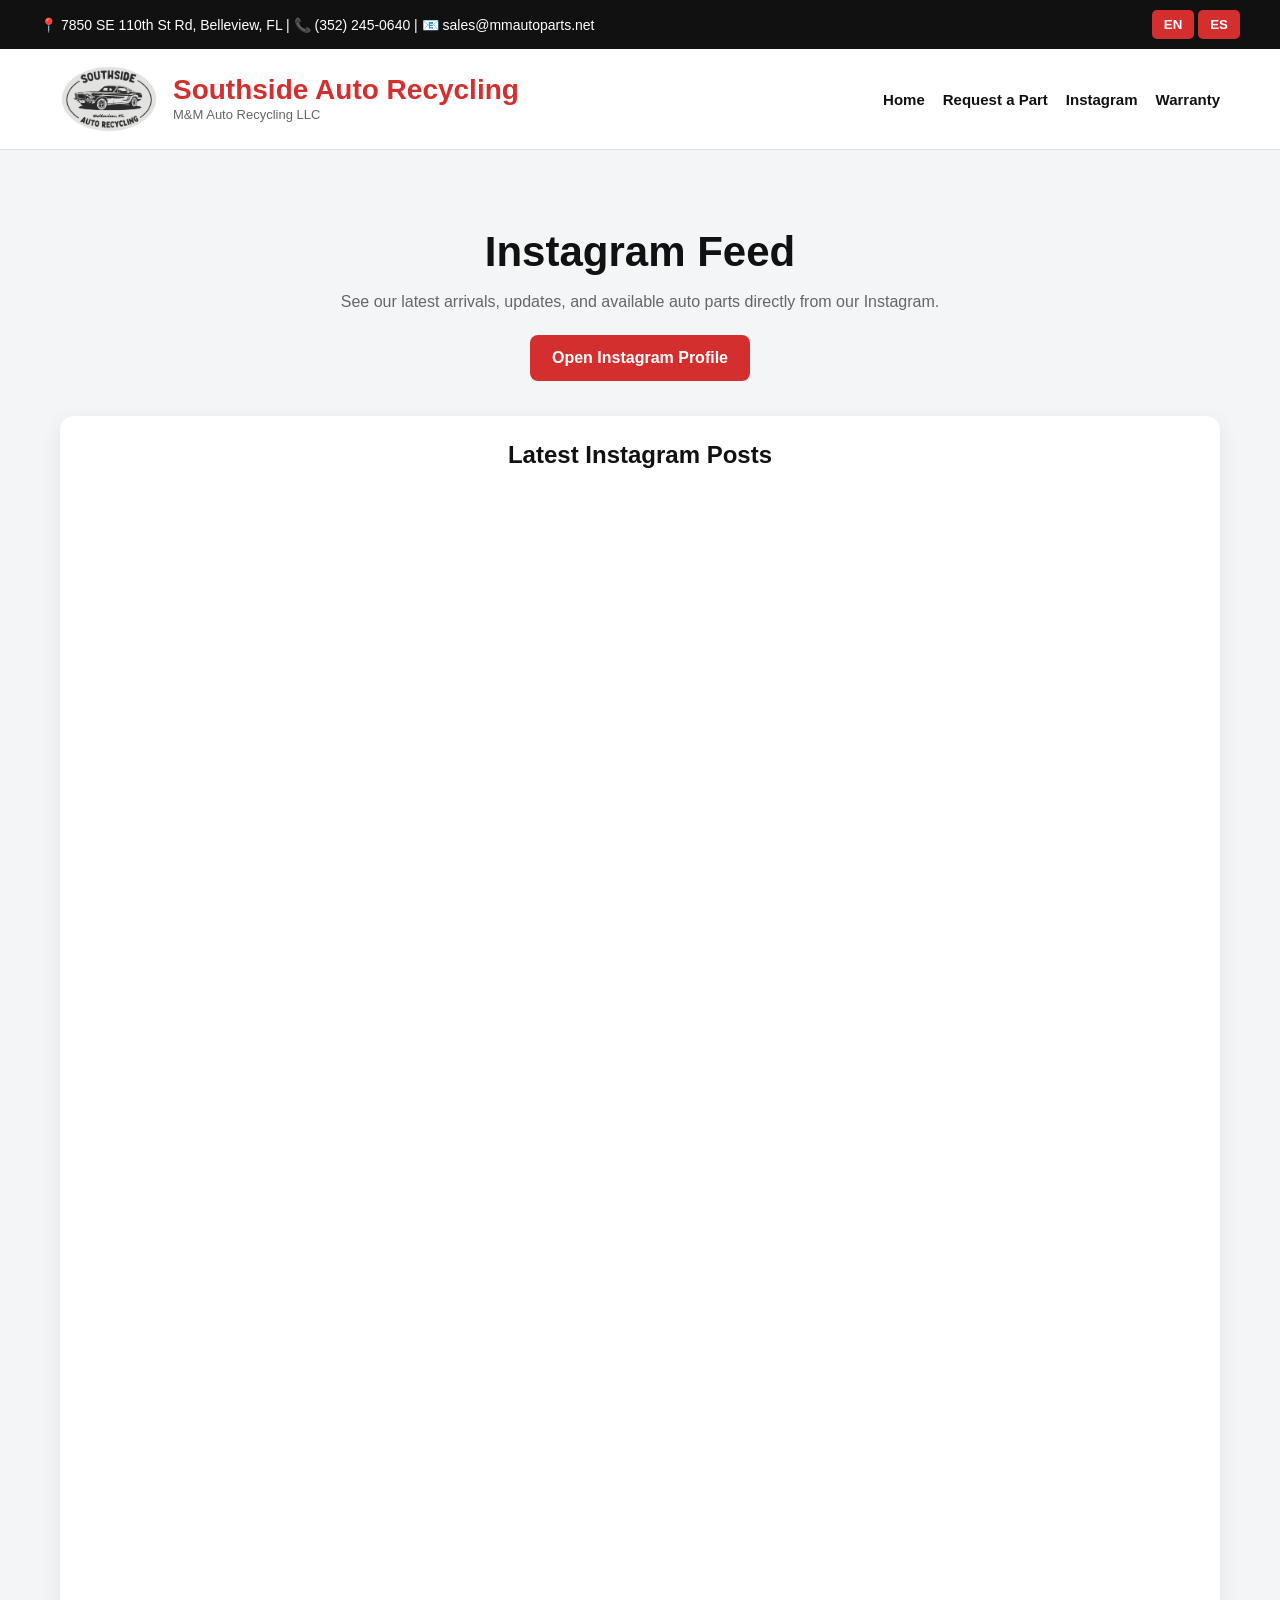
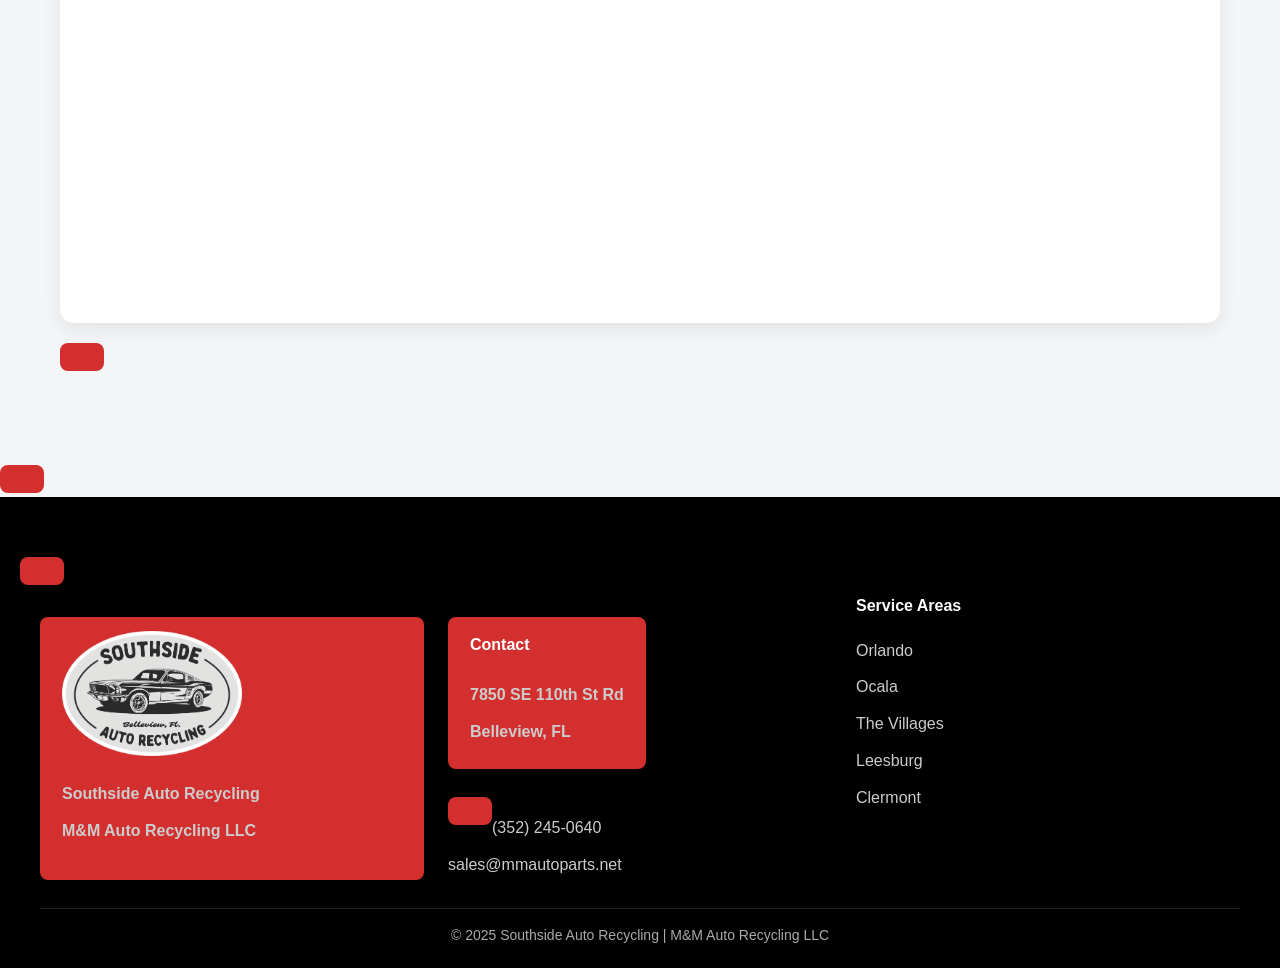
==== commit 6ac1f24a: "Update instagram.html" ====
--- a/instagram.html
+++ b/instagram.html
@@ -4,6 +4,7 @@
   <meta charset="UTF-8">
   <meta name="viewport" content="width=device-width, initial-scale=1">
   <title>Instagram | Southside Auto Recycling</title>
+  <meta name="description" content="Instagram feed for Southside Auto Recycling.">
   <style>
     * { box-sizing: border-box; }
 
@@ -147,54 +148,16 @@
       margin-bottom: 25px;
     }
 
-    .grid {
-      display: grid;
-      grid-template-columns: repeat(3, 1fr);
-      gap: 20px;
-    }
-
-    .post-card {
-      background: #fff;
-      border: 1px solid #e5e5e5;
-      border-radius: 12px;
+    .widget-wrap {
+      width: 100%;
+      min-height: 1400px;
+    }
+
+    .lightwidget-widget {
+      width: 100%;
+      border: 0;
       overflow: hidden;
-      box-shadow: 0 4px 12px rgba(0,0,0,.06);
-      transition: transform 0.2s ease;
-    }
-
-    .post-card:hover {
-      transform: translateY(-4px);
-    }
-
-    .post-card img {
-      width: 100%;
-      height: 260px;
-      object-fit: cover;
-      display: block;
-    }
-
-    .post-content {
-      padding: 14px;
-    }
-
-    .post-content h3 {
-      margin: 0 0 8px;
-      font-size: 18px;
-      color: #111;
-    }
-
-    .post-content p {
-      margin: 0 0 12px;
-      color: #666;
-      line-height: 1.6;
-      font-size: 14px;
-    }
-
-    .post-link {
-      display: inline-block;
-      color: #d32f2f;
-      font-weight: bold;
-      font-size: 14px;
+      min-height: 1400px;
     }
 
     footer {
@@ -237,7 +200,6 @@
     }
 
     @media (max-width: 900px) {
-      .grid,
       .footer-wrap {
         grid-template-columns: 1fr;
       }
@@ -245,14 +207,25 @@
       .hero h1 {
         font-size: 32px;
       }
+
+      .widget-wrap,
+      .lightwidget-widget {
+        min-height: 2200px;
+      }
     }
   </style>
+
+  <script src="https://cdn.lightwidget.com/widgets/lightwidget.js"></script>
 </head>
 <body>
 
   <div class="topbar">
     <div class="topbar-wrap">
-      <div>📍 7850 SE 110th St Rd, Belleview, FL | 📞 (352) 245-0640</div>
+      <div>
+        📍 7850 SE 110th St Rd, Belleview, FL |
+        📞 <a href="tel:3522450640" style="color:#fff;">(352) 245-0640</a> |
+        📧 <a href="mailto:sales@mmautoparts.net" style="color:#fff;">sales@mmautoparts.net</a>
+      </div>
       <div>
         <button class="lang-btn" onclick="showEnglish()">EN</button>
         <button class="lang-btn" onclick="showSpanish()">ES</button>
@@ -279,145 +252,49 @@
     </div>
   </header>
 
-  <div id="english">
-    <div class="page">
+  <div class="page">
+    <!-- ENGLISH -->
+    <div id="english">
       <div class="hero">
-        <h1>Instagram Posts</h1>
+        <h1>Instagram Feed</h1>
         <p>
-          See our latest parts, arrivals, and updates from Southside Auto Recycling.
+          See our latest arrivals, updates, and available auto parts directly from our Instagram.
         </p>
-        <a href="https://www.instagram.com/" target="_blank" class="insta-btn">Visit Instagram Profile</a>
+        <a href="https://www.instagram.com/" target="_blank" class="insta-btn">Open Instagram Profile</a>
       </div>
 
       <div class="feed-box">
-        <h2>Latest Posts</h2>
-
-        <div class="grid">
-          <div class="post-card">
-            <img src="insta1.jpg" alt="Instagram post 1">
-            <div class="post-content">
-              <h3>Latest Arrival</h3>
-              <p>Used auto parts and new inventory updates.</p>
-              <a class="post-link" href="https://www.instagram.com/" target="_blank">View post</a>
-            </div>
-          </div>
-
-          <div class="post-card">
-            <img src="insta2.jpg" alt="Instagram post 2">
-            <div class="post-content">
-              <h3>Parts in Stock</h3>
-              <p>Check our recent parts and available inventory.</p>
-              <a class="post-link" href="https://www.instagram.com/" target="_blank">View post</a>
-            </div>
-          </div>
-
-          <div class="post-card">
-            <img src="insta3.jpg" alt="Instagram post 3">
-            <div class="post-content">
-              <h3>Body Parts</h3>
-              <p>Doors, bumpers, mirrors, headlights and more.</p>
-              <a class="post-link" href="https://www.instagram.com/" target="_blank">View post</a>
-            </div>
-          </div>
-
-          <div class="post-card">
-            <img src="insta4.jpg" alt="Instagram post 4">
-            <div class="post-content">
-              <h3>Engines & Transmissions</h3>
-              <p>Reliable recycled parts ready to go.</p>
-              <a class="post-link" href="https://www.instagram.com/" target="_blank">View post</a>
-            </div>
-          </div>
-
-          <div class="post-card">
-            <img src="insta5.jpg" alt="Instagram post 5">
-            <div class="post-content">
-              <h3>Customer Updates</h3>
-              <p>See highlights and service updates from our business.</p>
-              <a class="post-link" href="https://www.instagram.com/" target="_blank">View post</a>
-            </div>
-          </div>
-
-          <div class="post-card">
-            <img src="insta6.jpg" alt="Instagram post 6">
-            <div class="post-content">
-              <h3>More From Southside</h3>
-              <p>Follow us to stay updated with our latest posts.</p>
-              <a class="post-link" href="https://www.instagram.com/" target="_blank">View post</a>
-            </div>
-          </div>
+        <h2>Latest Instagram Posts</h2>
+        <div class="widget-wrap">
+          <iframe
+            src="https://lightwidget.com/widgets/36226ef6e2145f7e9e261ba458e80d9a.html"
+            scrolling="no"
+            allowtransparency="true"
+            class="lightwidget-widget">
+          </iframe>
         </div>
       </div>
     </div>
-  </div>
-
-  <div id="spanish" class="hidden">
-    <div class="page">
+
+    <!-- SPANISH -->
+    <div id="spanish" class="hidden">
       <div class="hero">
-        <h1>Publicaciones de Instagram</h1>
+        <h1>Feed de Instagram</h1>
         <p>
-          Mira nuestras piezas recientes, llegadas nuevas y actualizaciones de Southside Auto Recycling.
+          Mira nuestras llegadas recientes, actualizaciones y piezas disponibles directamente desde nuestro Instagram.
         </p>
-        <a href="https://www.instagram.com/" target="_blank" class="insta-btn">Ver perfil de Instagram</a>
+        <a href="https://www.instagram.com/southsideautorecycling/" target="_blank" class="insta-btn">
       </div>
 
       <div class="feed-box">
-        <h2>Últimas Publicaciones</h2>
-
-        <div class="grid">
-          <div class="post-card">
-            <img src="insta1.jpg" alt="Publicación 1">
-            <div class="post-content">
-              <h3>Última Llegada</h3>
-              <p>Piezas usadas y nuevas actualizaciones de inventario.</p>
-              <a class="post-link" href="https://www.instagram.com/" target="_blank">Ver publicación</a>
-            </div>
-          </div>
-
-          <div class="post-card">
-            <img src="insta2.jpg" alt="Publicación 2">
-            <div class="post-content">
-              <h3>Piezas Disponibles</h3>
-              <p>Consulta piezas recientes y disponibilidad.</p>
-              <a class="post-link" href="https://www.instagram.com/" target="_blank">Ver publicación</a>
-            </div>
-          </div>
-
-          <div class="post-card">
-            <img src="insta3.jpg" alt="Publicación 3">
-            <div class="post-content">
-              <h3>Piezas de Carrocería</h3>
-              <p>Puertas, bumpers, espejos, faros y más.</p>
-              <a class="post-link" href="https://www.instagram.com/" target="_blank">Ver publicación</a>
-            </div>
-          </div>
-
-          <div class="post-card">
-            <img src="insta4.jpg" alt="Publicación 4">
-            <div class="post-content">
-              <h3>Motores y Transmisiones</h3>
-              <p>Piezas recicladas confiables listas para entrega.</p>
-              <a class="post-link" href="https://www.instagram.com/" target="_blank">Ver publicación</a>
-            </div>
-          </div>
-
-          <div class="post-card">
-            <img src="insta5.jpg" alt="Publicación 5">
-            <div class="post-content">
-              <h3>Actualizaciones</h3>
-              <p>Mira novedades y contenido reciente del negocio.</p>
-              <a class="post-link" href="https://www.instagram.com/" target="_blank">Ver publicación</a>
-            </div>
-          </div>
-
-          <div class="post-card">
-            <img src="insta6.jpg" alt="Publicación 6">
-            <div class="post-content">
-              <h3>Más de Southside</h3>
-              <p>Síguenos para ver más publicaciones recientes.</p>
-              <a class="post-link" href="https://www.instagram.com/" target="_blank">Ver publicación</a>
-            </div>
-          </div>
+        <h2>Últimas publicaciones</h2>
+        <div class="widget-wrap">
+          <iframe
+            src="https://lightwidget.com/widgets/36226ef6e2145f7e9e261ba458e80d9a.html"
+            scrolling="no"
+            allowtransparency="true"
+            class="lightwidget-widget">
+          </iframe>
         </div>
       </div>
     </div>
@@ -448,6 +325,7 @@
         <p>Clermont</p>
       </div>
     </div>
+
     <div class="copyright">
       © 2025 Southside Auto Recycling | M&M Auto Recycling LLC
     </div>
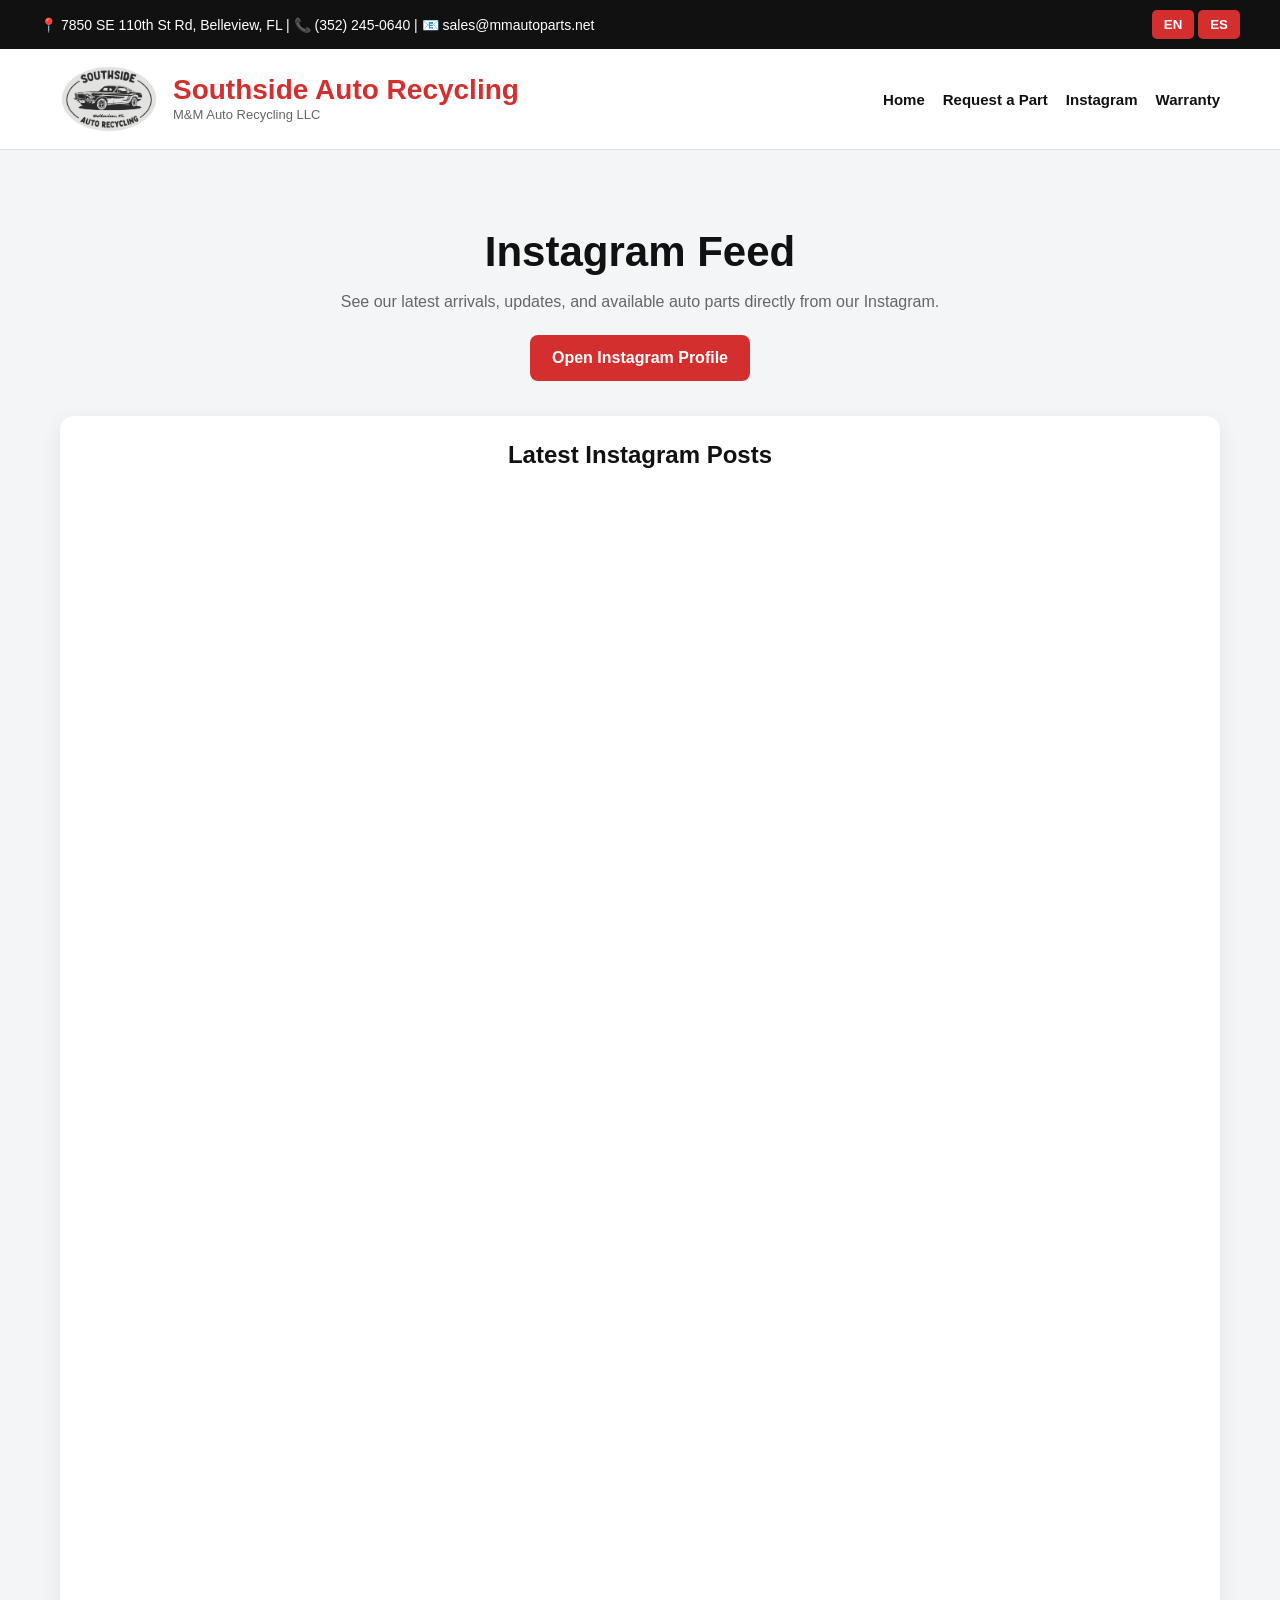
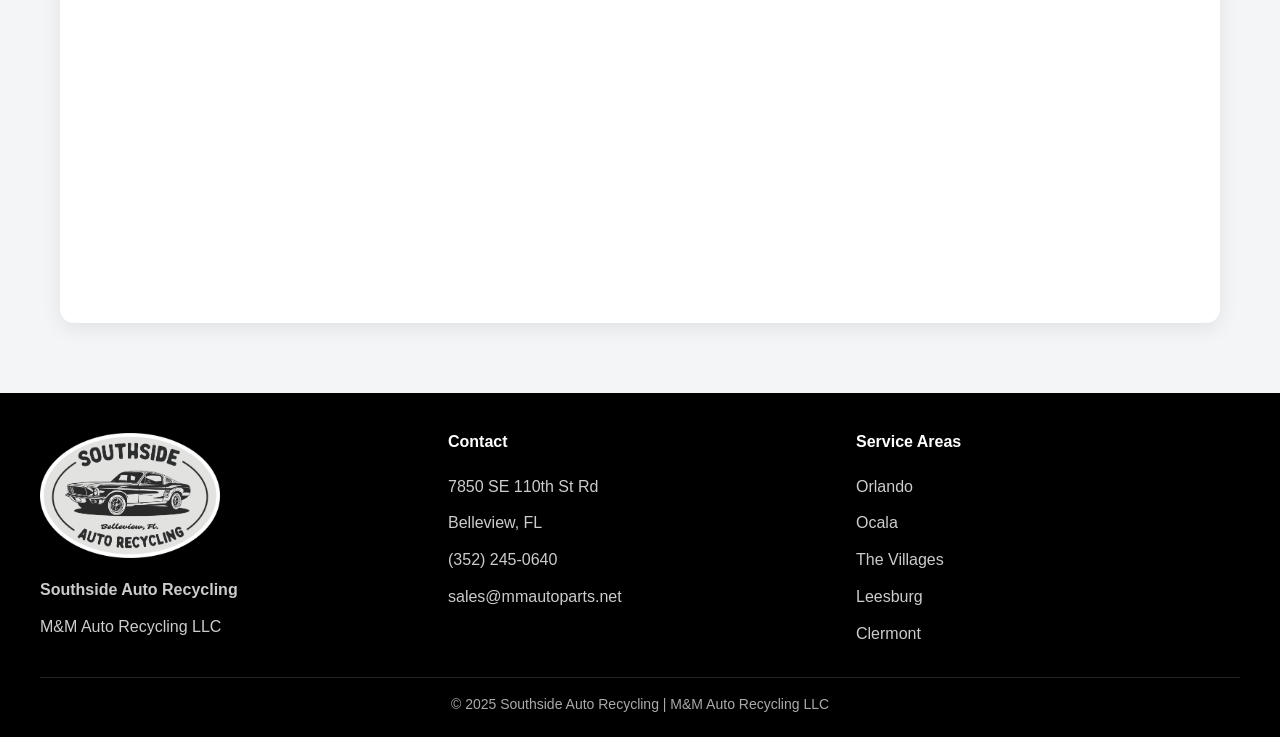
==== commit b80a44c7: "Update instagram.html" ====
--- a/instagram.html
+++ b/instagram.html
@@ -150,7 +150,6 @@
 
     .widget-wrap {
       width: 100%;
-      min-height: 1400px;
     }
 
     .lightwidget-widget {
@@ -208,13 +207,13 @@
         font-size: 32px;
       }
 
-      .widget-wrap,
       .lightwidget-widget {
         min-height: 2200px;
       }
     }
   </style>
 
+  <!-- LightWidget WIDGET -->
   <script src="https://cdn.lightwidget.com/widgets/lightwidget.js"></script>
 </head>
 <body>
@@ -267,10 +266,11 @@
         <h2>Latest Instagram Posts</h2>
         <div class="widget-wrap">
           <iframe
-            src="https://lightwidget.com/widgets/36226ef6e2145f7e9e261ba458e80d9a.html"
+            src="https://cdn.lightwidget.com/widgets/36226ef6e2145f7e9e261ba458e80d9a.html"
             scrolling="no"
             allowtransparency="true"
-            class="lightwidget-widget">
+            class="lightwidget-widget"
+            style="width:100%;border:0;overflow:hidden;">
           </iframe>
         </div>
       </div>
@@ -283,17 +283,18 @@
         <p>
           Mira nuestras llegadas recientes, actualizaciones y piezas disponibles directamente desde nuestro Instagram.
         </p>
-        <a href="https://www.instagram.com/southsideautorecycling/" target="_blank" class="insta-btn">
+        <a href="https://www.instagram.com/" target="_blank" class="insta-btn">Abrir perfil de Instagram</a>
       </div>
 
       <div class="feed-box">
         <h2>Últimas publicaciones</h2>
         <div class="widget-wrap">
           <iframe
-            src="https://lightwidget.com/widgets/36226ef6e2145f7e9e261ba458e80d9a.html"
+            src="https://cdn.lightwidget.com/widgets/36226ef6e2145f7e9e261ba458e80d9a.html"
             scrolling="no"
             allowtransparency="true"
-            class="lightwidget-widget">
+            class="lightwidget-widget"
+            style="width:100%;border:0;overflow:hidden;">
           </iframe>
         </div>
       </div>
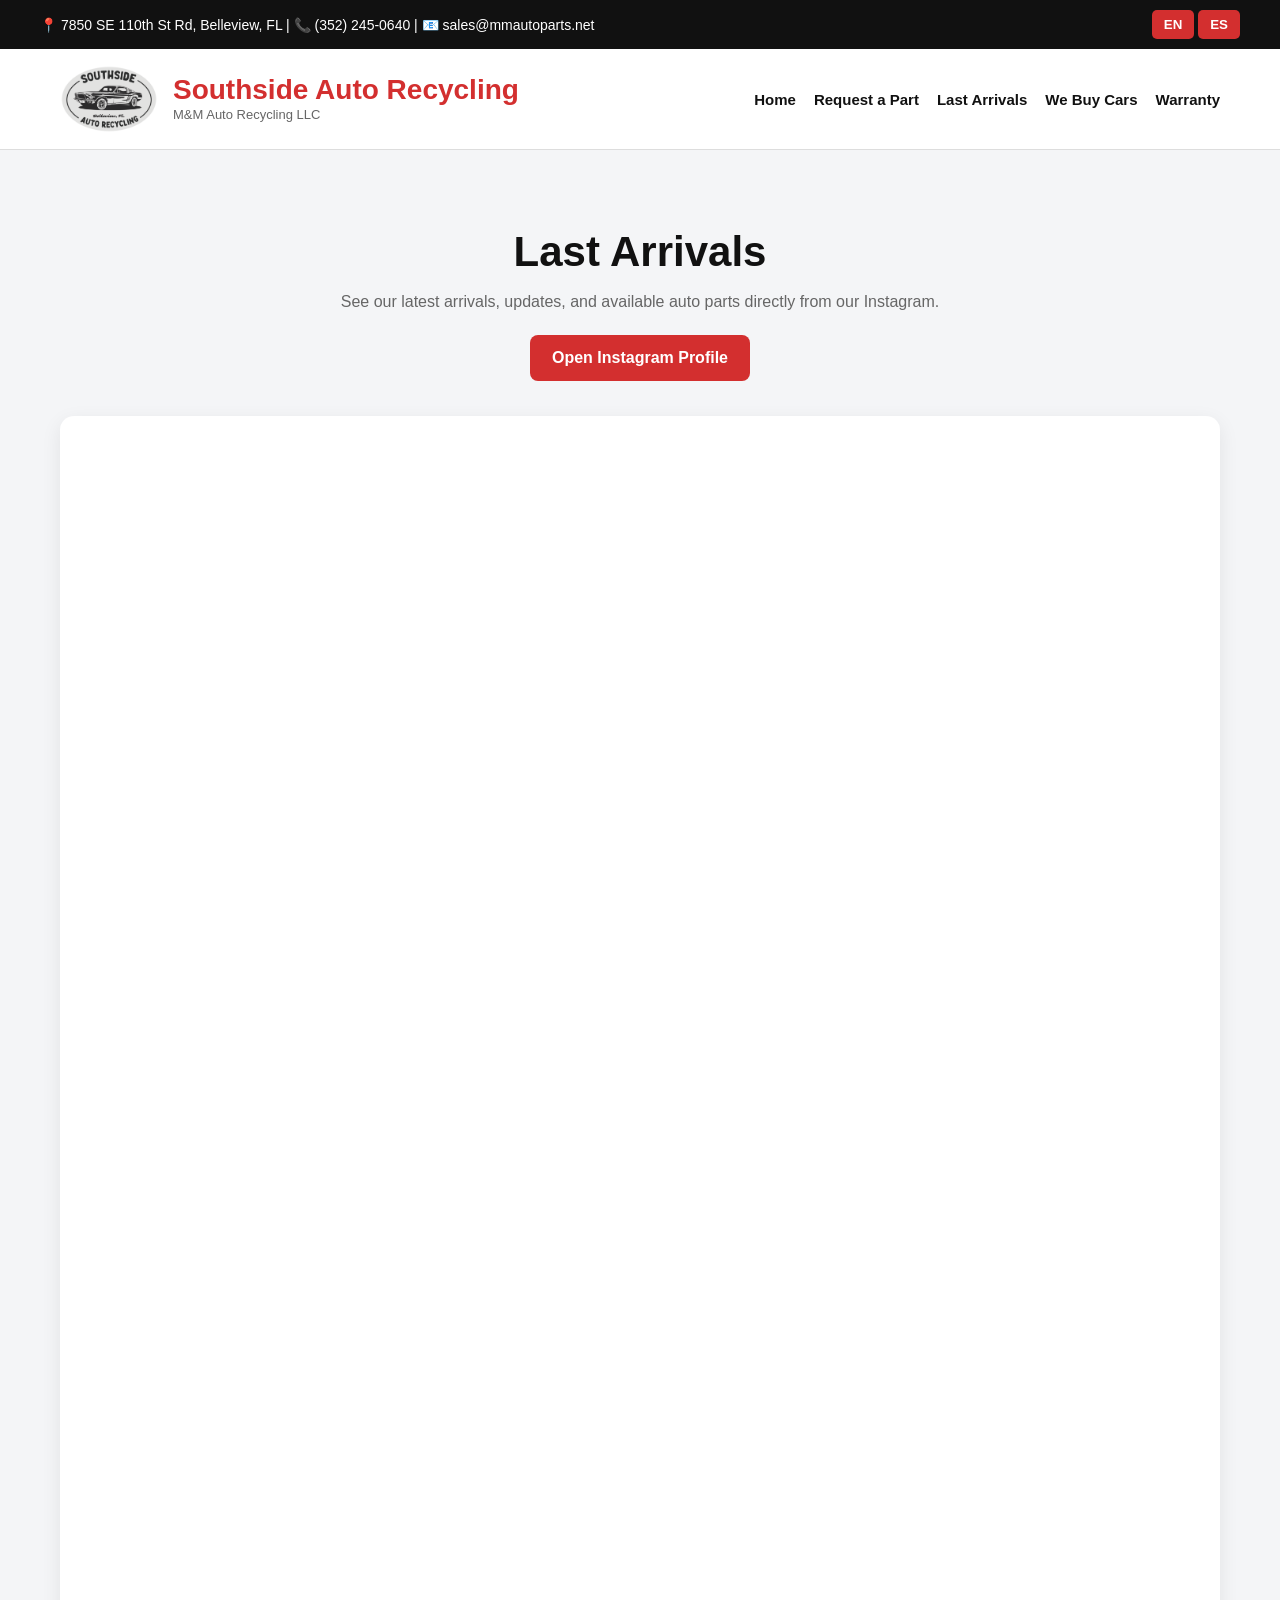
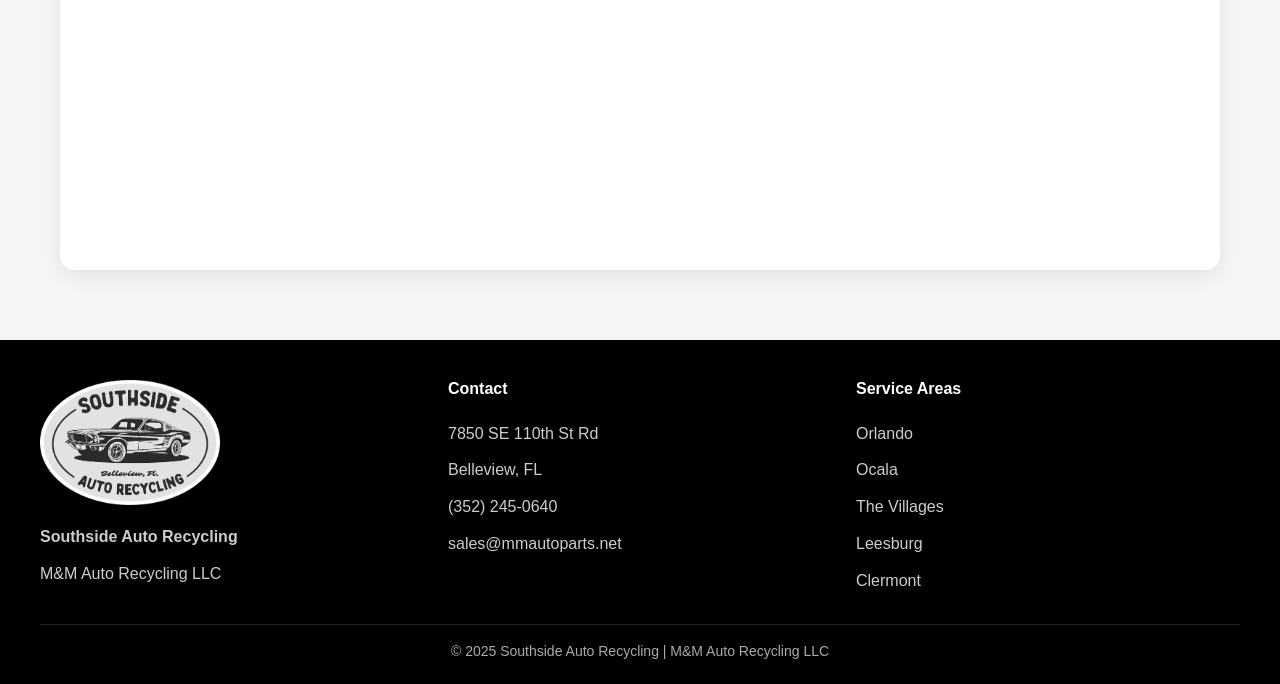
==== commit 92d07d16: "Update instagram.html" ====
--- a/instagram.html
+++ b/instagram.html
@@ -3,8 +3,8 @@
 <head>
   <meta charset="UTF-8">
   <meta name="viewport" content="width=device-width, initial-scale=1">
-  <title>Instagram | Southside Auto Recycling</title>
-  <meta name="description" content="Instagram feed for Southside Auto Recycling.">
+  <title>Last Arrivals | Southside Auto Recycling</title>
+  <meta name="description" content="Latest arrivals from Southside Auto Recycling.">
   <style>
     * { box-sizing: border-box; }
 
@@ -142,12 +142,6 @@
       margin-top: 30px;
     }
 
-    .feed-box h2 {
-      margin-top: 0;
-      text-align: center;
-      margin-bottom: 25px;
-    }
-
     .widget-wrap {
       width: 100%;
     }
@@ -202,18 +196,15 @@
       .footer-wrap {
         grid-template-columns: 1fr;
       }
-
       .hero h1 {
         font-size: 32px;
       }
-
       .lightwidget-widget {
         min-height: 2200px;
       }
     }
   </style>
 
-  <!-- LightWidget WIDGET -->
   <script src="https://cdn.lightwidget.com/widgets/lightwidget.js"></script>
 </head>
 <body>
@@ -245,25 +236,22 @@
       <nav>
         <a href="index.html">Home</a>
         <a href="part-request.html">Request a Part</a>
-        <a href="instagram.html">Instagram</a>
+        <a href="instagram.html">Last Arrivals</a>
+        <a href="we-buy-cars.html">We Buy Cars</a>
         <a href="warranty.html">Warranty</a>
       </nav>
     </div>
   </header>
 
   <div class="page">
-    <!-- ENGLISH -->
     <div id="english">
       <div class="hero">
-        <h1>Instagram Feed</h1>
-        <p>
-          See our latest arrivals, updates, and available auto parts directly from our Instagram.
-        </p>
+        <h1>Last Arrivals</h1>
+        <p>See our latest arrivals, updates, and available auto parts directly from our Instagram.</p>
         <a href="https://www.instagram.com/" target="_blank" class="insta-btn">Open Instagram Profile</a>
       </div>
 
       <div class="feed-box">
-        <h2>Latest Instagram Posts</h2>
         <div class="widget-wrap">
           <iframe
             src="https://cdn.lightwidget.com/widgets/36226ef6e2145f7e9e261ba458e80d9a.html"
@@ -276,18 +264,14 @@
       </div>
     </div>
 
-    <!-- SPANISH -->
     <div id="spanish" class="hidden">
       <div class="hero">
-        <h1>Feed de Instagram</h1>
-        <p>
-          Mira nuestras llegadas recientes, actualizaciones y piezas disponibles directamente desde nuestro Instagram.
-        </p>
+        <h1>Últimas Llegadas</h1>
+        <p>Mira nuestras llegadas recientes, actualizaciones y piezas disponibles directamente desde nuestro Instagram.</p>
         <a href="https://www.instagram.com/" target="_blank" class="insta-btn">Abrir perfil de Instagram</a>
       </div>
 
       <div class="feed-box">
-        <h2>Últimas publicaciones</h2>
         <div class="widget-wrap">
           <iframe
             src="https://cdn.lightwidget.com/widgets/36226ef6e2145f7e9e261ba458e80d9a.html"
@@ -308,7 +292,6 @@
         <p><strong>Southside Auto Recycling</strong></p>
         <p>M&M Auto Recycling LLC</p>
       </div>
-
       <div>
         <h4>Contact</h4>
         <p>7850 SE 110th St Rd</p>
@@ -316,7 +299,6 @@
         <p><a href="tel:3522450640">(352) 245-0640</a></p>
         <p><a href="mailto:sales@mmautoparts.net">sales@mmautoparts.net</a></p>
       </div>
-
       <div>
         <h4>Service Areas</h4>
         <p>Orlando</p>
@@ -326,7 +308,6 @@
         <p>Clermont</p>
       </div>
     </div>
-
     <div class="copyright">
       © 2025 Southside Auto Recycling | M&M Auto Recycling LLC
     </div>
@@ -338,13 +319,11 @@
       document.getElementById("spanish").classList.add("hidden");
       document.documentElement.lang = "en";
     }
-
     function showSpanish() {
       document.getElementById("spanish").classList.remove("hidden");
       document.getElementById("english").classList.add("hidden");
       document.documentElement.lang = "es";
     }
-
     document.addEventListener("DOMContentLoaded", function () {
       showEnglish();
     });
